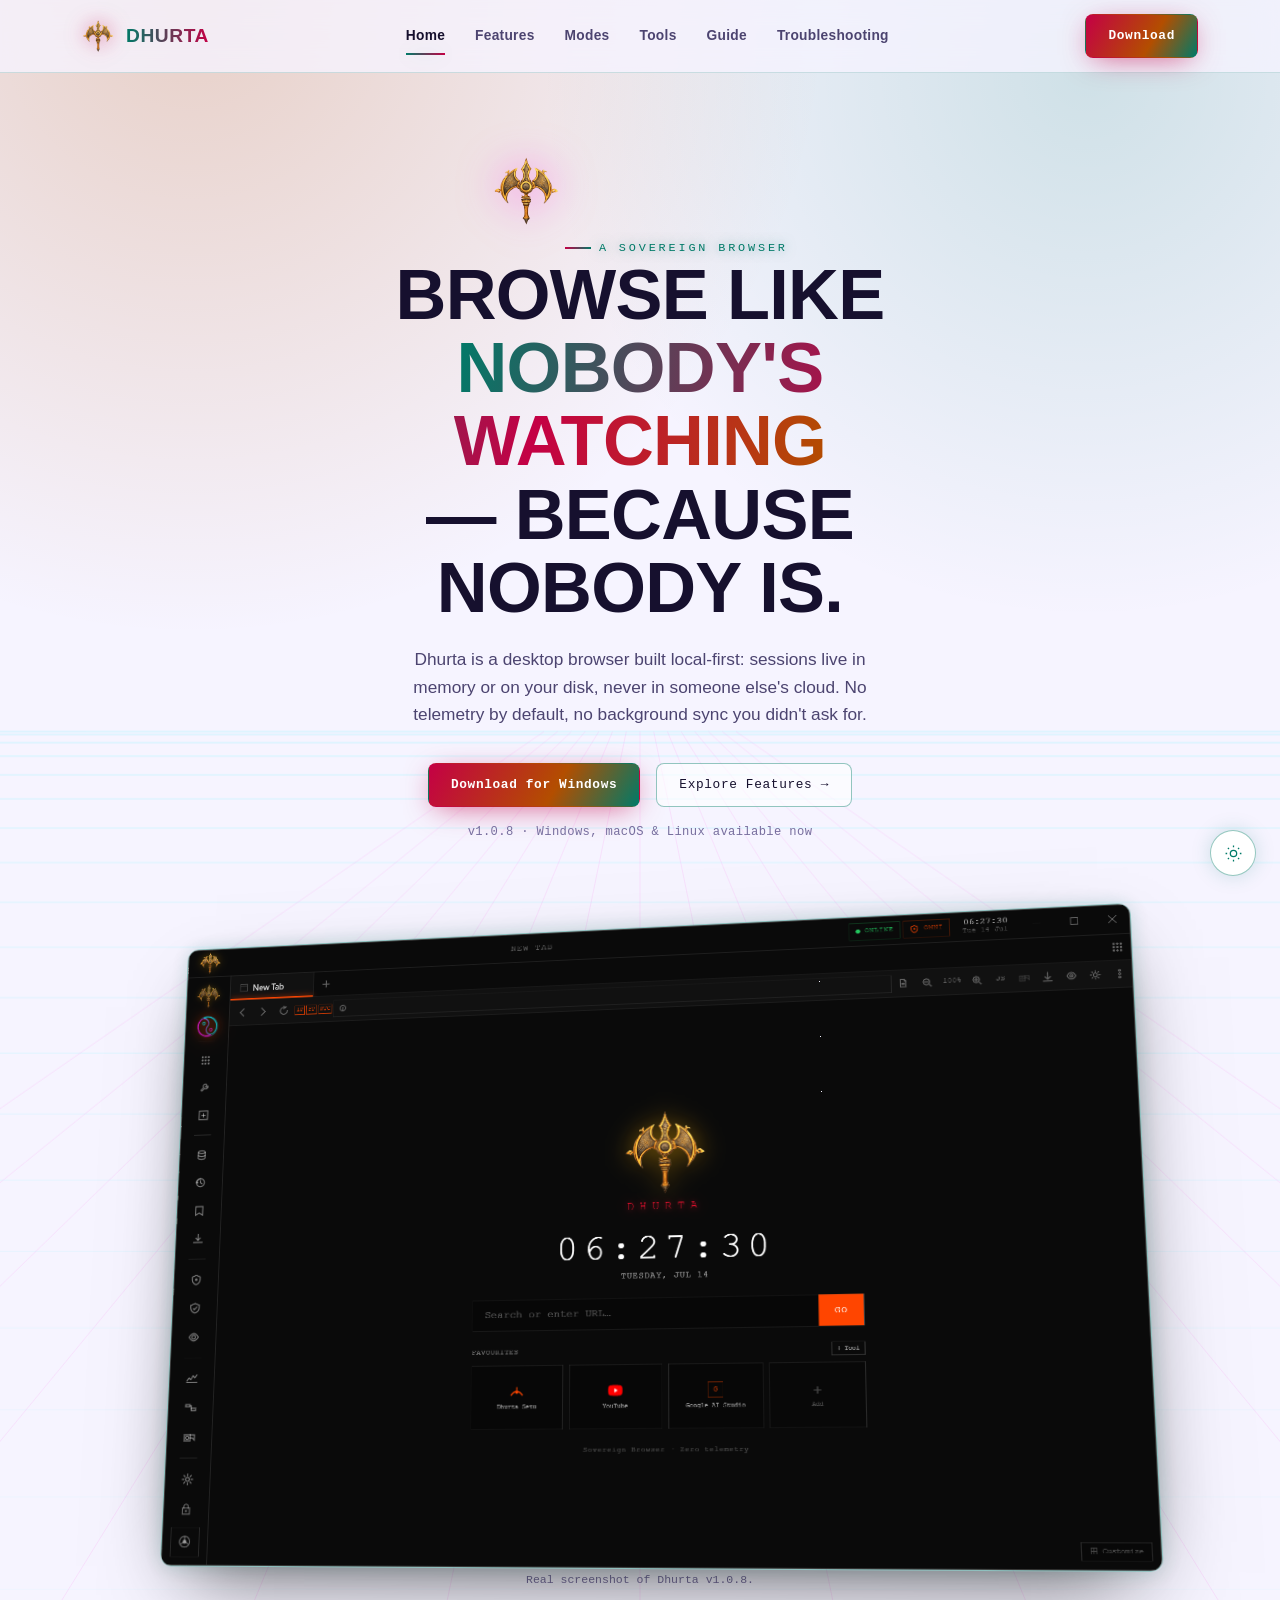
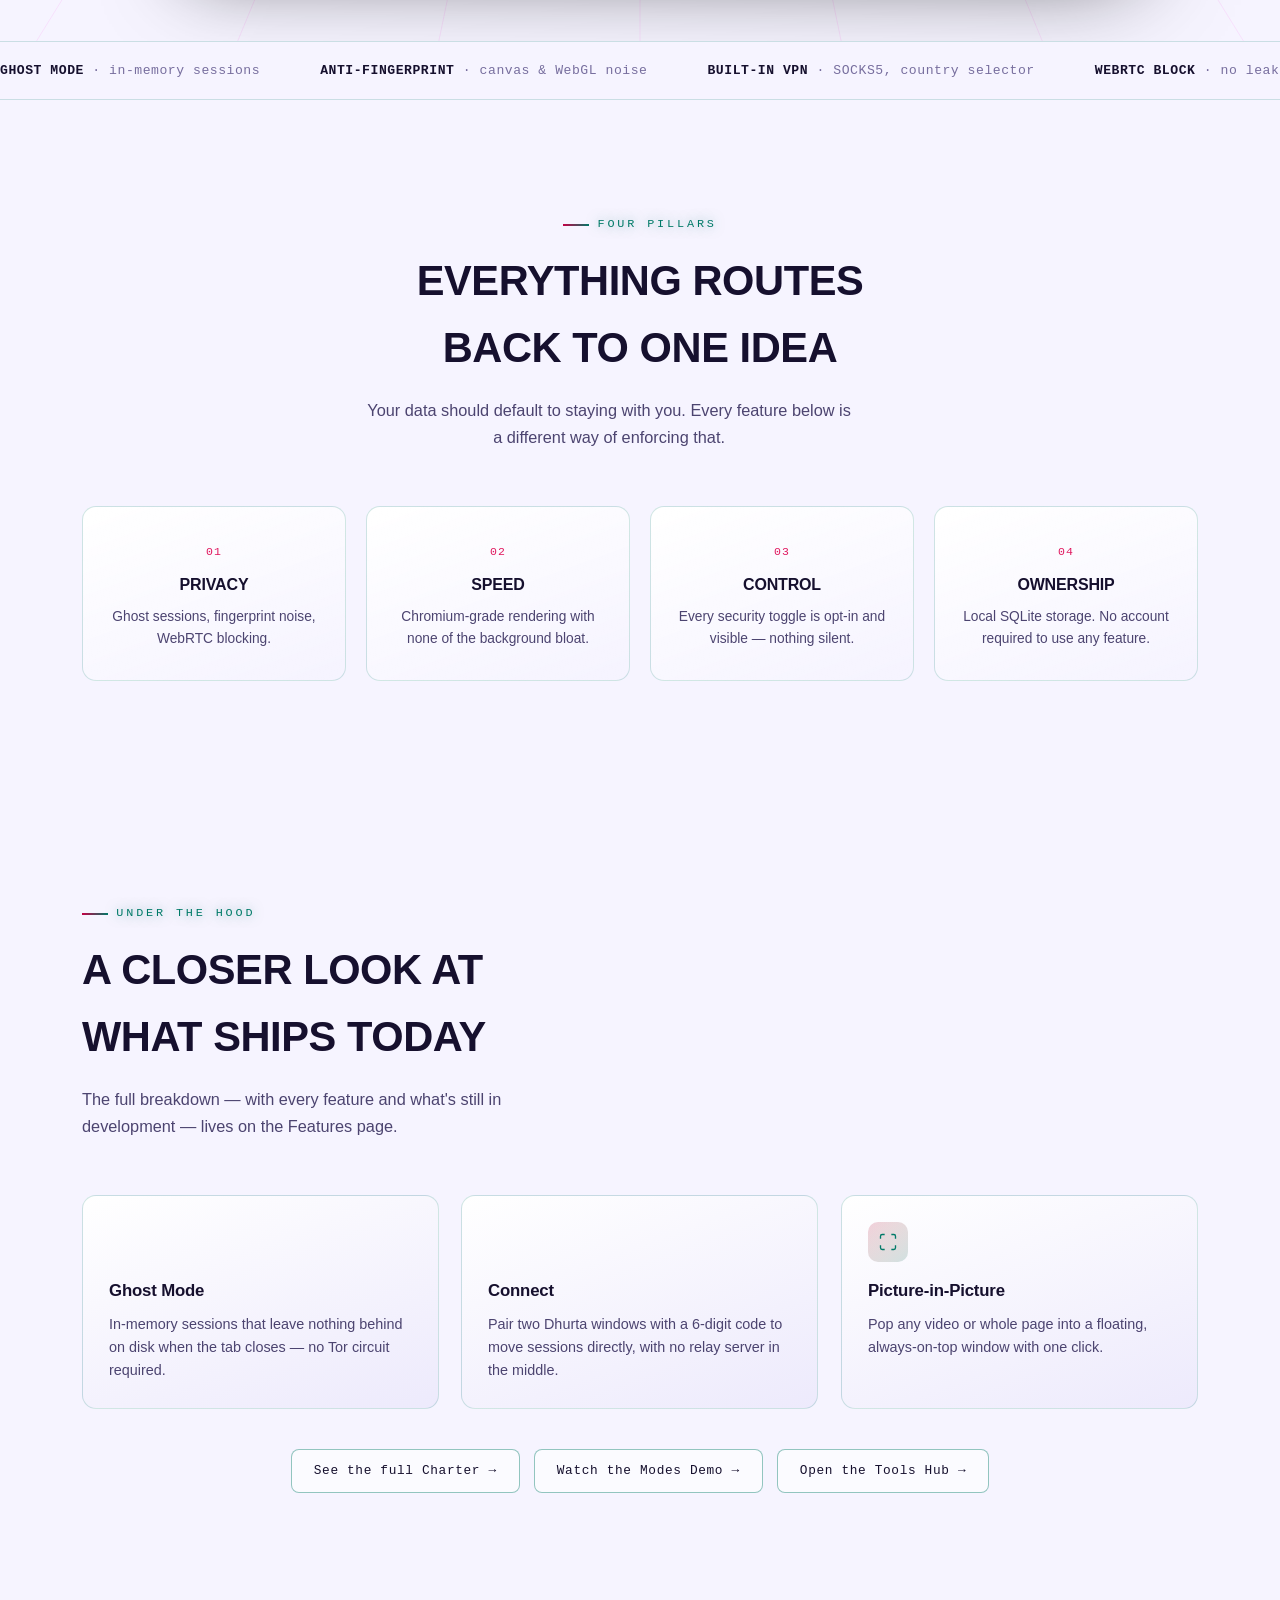
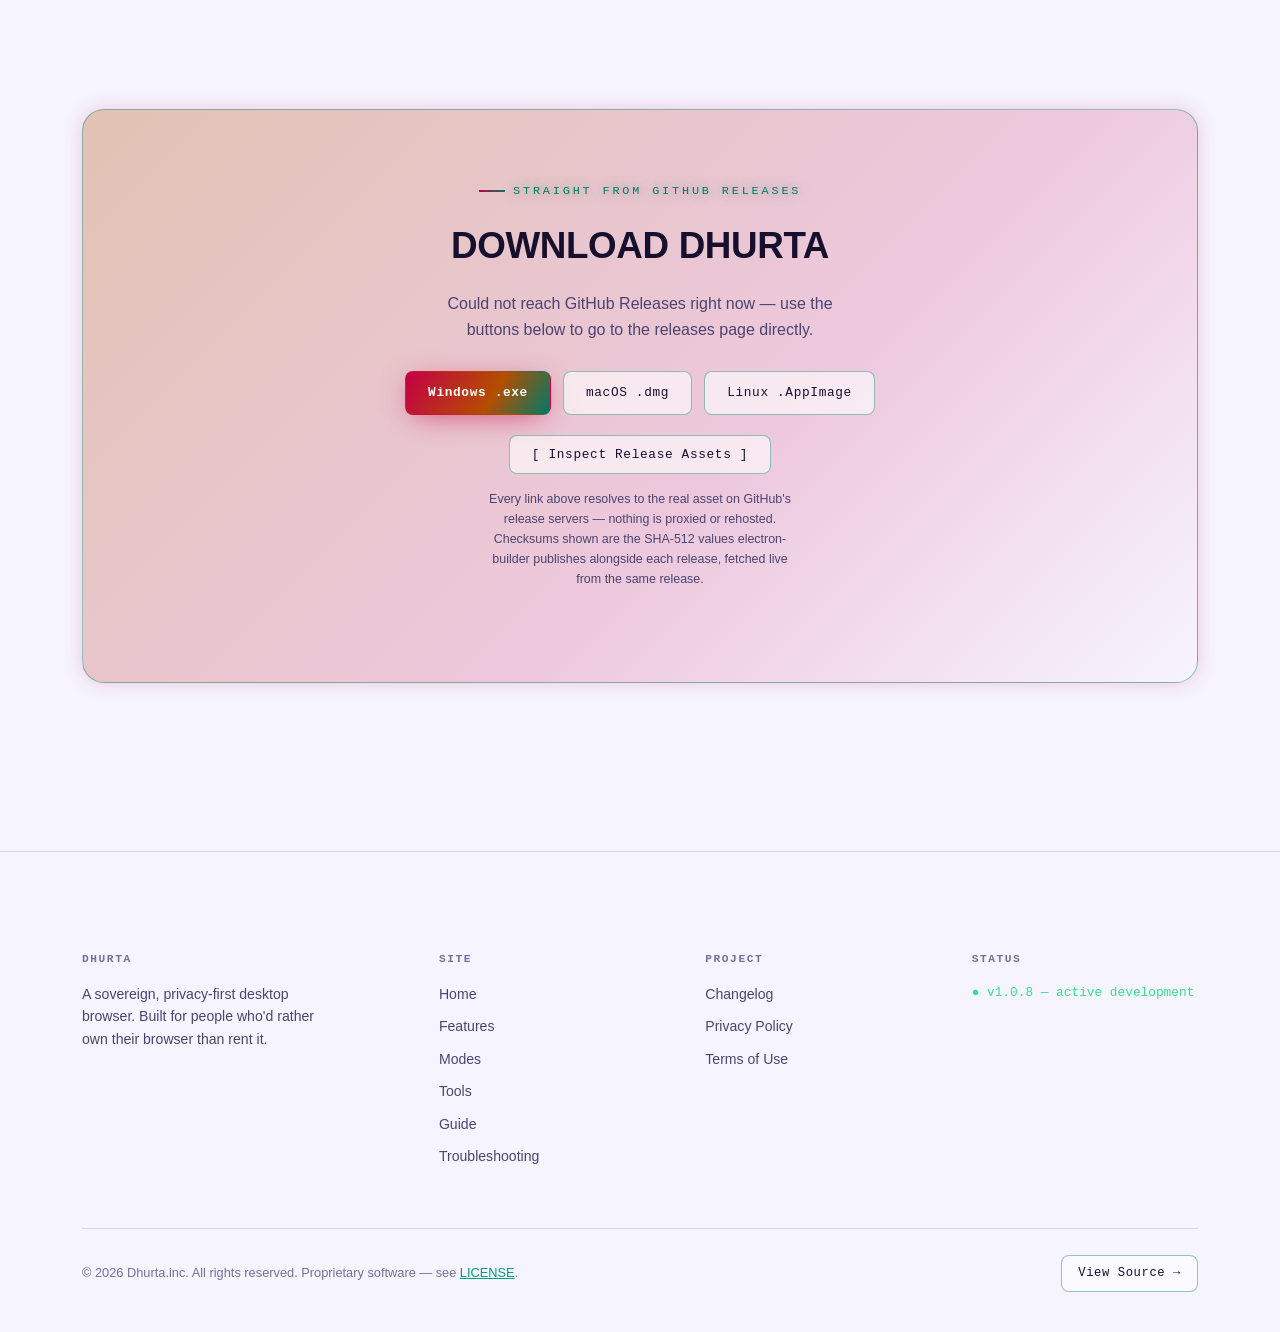
==== index.html @ 5422d7f5 "feat: Dhurta marketing site — initial deploy" ====
<!doctype html>
<html lang="en">
<head>
<meta charset="utf-8">
<meta name="viewport" content="width=device-width, initial-scale=1">
<title>Dhurta — The Sovereign Browser</title>
<meta name="description" content="Dhurta is a privacy-first desktop browser. Local-first, no telemetry by default, built for people who'd rather own their browser than rent it.">
<link rel="icon" href="assets/img/dhurta-logo.png">
<link rel="stylesheet" href="assets/css/styles.css">
<style>
  .hero { position: relative; padding: 84px 0 40px; overflow: hidden; }
  #gridFloor { position: absolute; inset: 0; width: 100%; height: 100%; opacity: 0.55; pointer-events: none; }
  .hero-inner { position: relative; z-index: 2; text-align: center; }
  .hero-mark { width: 68px; height: 68px; margin: 0 auto 24px; filter: drop-shadow(0 0 20px rgba(255,46,224,0.5)); }
  .hero h1 {
    font-size: clamp(2.3rem, 5.6vw, 4.4rem);
    line-height: 1.04;
    max-width: 18ch;
    margin: 0 auto;
  }
  .hero h1 .grad {
    background: linear-gradient(100deg, var(--cyan), var(--magenta) 60%, var(--violet));
    -webkit-background-clip: text; background-clip: text; color: transparent;
  }
  .hero p.sub {
    max-width: 48ch; margin: 22px auto 0; color: var(--ink-dim);
    font-size: 1.08rem; text-transform: none;
  }
  .hero-ctas { margin-top: 34px; display: flex; gap: 16px; justify-content: center; flex-wrap: wrap; }
  .hero-note { margin-top: 16px; color: var(--ink-faint); font-size: 0.76rem; letter-spacing: 0.03em; }

  /* 3D browser stage */
  .stage-wrap { perspective: 1600px; margin: 70px auto 0; max-width: 980px; }
  #cursorStage {
    position: relative;
    transform: rotateX(9deg) rotateY(-8deg);
    transition: transform 0.4s ease;
  }
  .stage-wrap:hover #cursorStage { transform: rotateX(4deg) rotateY(-3deg); }
  .demo-cursor {
    position: absolute; top: 0; left: 0; z-index: 40;
    width: 16px; height: 16px;
    transition: transform 1.1s cubic-bezier(.6,.1,.25,1);
    filter: drop-shadow(0 0 8px var(--cyan));
    pointer-events: none;
  }
  [data-cursor-stop] { transition: box-shadow 0.3s ease, background 0.3s ease; }
  [data-cursor-stop].cursor-hit { box-shadow: 0 0 0 3px color-mix(in srgb, var(--cyan) 55%, transparent) inset; background: color-mix(in srgb, var(--cyan) 10%, transparent); }

  .shot-frame { border-radius: 12px; overflow: hidden; border: 1px solid var(--line-strong); box-shadow: 0 30px 80px -30px rgba(0,0,0,0.7), var(--glow-cyan); }
  .shot-frame img { display: block; width: 100%; height: auto; }

  .dwin-toggle {
    width: 34px; height: 18px; border-radius: 10px; background: #241d44;
    position: relative; border: 1px solid rgba(255,255,255,0.1);
  }
  .dwin-toggle.on { background: linear-gradient(90deg, var(--cyan), var(--magenta)); }
  .dwin-toggle .knob { position: absolute; top: 2px; left: 2px; width: 12px; height: 12px; border-radius: 50%; background: #fff; transition: left 0.3s ease; }
  .dwin-toggle.on .knob { left: 18px; }

  .dwin-card {
    background: rgba(255,255,255,0.03); border: 1px solid rgba(255,255,255,0.06);
    border-radius: 10px; padding: 14px; margin-bottom: 10px;
  }
  .dwin-card .row { display: flex; justify-content: space-between; align-items: center; font-size: 0.78rem; color: #cfc8ef; }
  .dwin-card .row + .row { margin-top: 10px; }

  .marquee { overflow: hidden; border-top: 1px solid var(--line); border-bottom: 1px solid var(--line); padding: 18px 0; }
  .marquee-track { display: flex; gap: 60px; width: max-content; animation: scroll-left 26s linear infinite; }
  @media (prefers-reduced-motion: reduce) { .marquee-track { animation: none; } }
  @keyframes scroll-left { from { transform: translateX(0); } to { transform: translateX(-50%); } }
  .marquee-item { font-family: ui-monospace, monospace; font-size: 0.82rem; color: var(--ink-faint); white-space: nowrap; letter-spacing: 0.04em; }
  .marquee-item strong { color: var(--ink); }

  .pillar-grid { display: grid; grid-template-columns: repeat(4, 1fr); gap: 20px; }
  .pillar {
    text-align: center; padding: 30px 18px; border: 1px solid var(--line); border-radius: var(--radius);
    background: linear-gradient(160deg, var(--surface), transparent);
  }
  .pillar .num { font-family: ui-monospace, monospace; font-size: 0.72rem; color: var(--magenta-soft); letter-spacing: 0.1em; }
  .pillar h3 { font-size: 1rem; margin: 10px 0 8px; }
  .pillar p { color: var(--ink-dim); font-size: 0.86rem; text-transform: none; margin: 0; }

  .cta-band {
    border-radius: 22px;
    padding: 64px 40px;
    text-align: center;
    background: linear-gradient(135deg, color-mix(in srgb, var(--violet) 30%, var(--bg)), color-mix(in srgb, var(--magenta) 18%, var(--bg)) 60%, var(--bg));
    border: 1px solid var(--line-strong);
    box-shadow: var(--glow-magenta);
  }
  .cta-band h2 { font-size: clamp(1.6rem, 3.4vw, 2.3rem); }
  .cta-band p { color: var(--ink-dim); max-width: 46ch; margin: 16px auto 28px; text-transform: none; }
  .platform-row { display: flex; gap: 12px; justify-content: center; flex-wrap: wrap; }
  .plat-btn.loading { opacity: 0.6; pointer-events: none; }
  .inspect-panel {
    max-width: 640px; margin: 0 auto; overflow: hidden; max-height: 0;
    transition: max-height 0.35s ease;
    background: color-mix(in srgb, var(--bg) 55%, transparent);
    border-radius: 12px; text-align: left;
  }
  .inspect-panel.open { max-height: 520px; margin-top: 18px; border: 1px solid var(--line-strong); }
  .inspect-panel .inner { padding: 18px 20px; }
  .inspect-row { display: flex; justify-content: space-between; gap: 14px; padding: 8px 0; border-bottom: 1px solid var(--line); font-size: 0.82rem; }
  .inspect-row:last-child { border-bottom: none; }
  .inspect-row .name { color: var(--ink); font-family: ui-monospace, monospace; }
  .inspect-row .size { color: var(--ink-faint); font-family: ui-monospace, monospace; }
  .checksum-box {
    margin-top: 10px; padding: 10px 12px; border-radius: 8px; background: var(--surface-2);
    font-family: ui-monospace, monospace; font-size: 0.76rem; color: var(--cyan-soft); word-break: break-all;
  }

  @media (max-width: 960px) { .pillar-grid { grid-template-columns: 1fr 1fr; } }
</style>
</head>
<body>

<header class="nav">
  <div class="nav-inner">
    <a href="index.html" class="brand">
      <img src="assets/img/dhurta-logo.png" alt="Dhurta emblem">
      <span class="brand-word">Dhurta</span>
    </a>
    <nav class="links">
      <a href="index.html" aria-current="page">Home</a>
      <a href="features.html">Features</a>
      <a href="modes.html">Modes</a>
      <a href="tools.html">Tools</a>
      <a href="guide.html">Guide</a>
      <a href="troubleshooting.html">Troubleshooting</a>
    </nav>
    <a href="#download" class="btn btn-primary">Download</a>
  </div>
</header>

<main>
  <section class="hero">
    <canvas id="gridFloor"></canvas>
    <div class="hero-inner wrap">
      <img class="hero-mark" src="assets/img/dhurta-logo.png" alt="" aria-hidden="true">
      <span class="eyebrow">A Sovereign Browser</span>
      <h1>Browse like <span class="grad">nobody's watching</span> — because nobody is.</h1>
      <p class="sub">Dhurta is a desktop browser built local-first: sessions live in memory or on your disk, never in someone else's cloud. No telemetry by default, no background sync you didn't ask for.</p>
      <div class="hero-ctas">
        <a href="#download" class="btn btn-primary">Download for Windows</a>
        <a href="features.html" class="btn">Explore Features →</a>
      </div>
      <div class="hero-note mono">v1.0.8 · Windows, macOS &amp; Linux available now</div>

      <div class="stage-wrap">
        <div id="cursorStage" class="shot-frame">
          <img src="assets/img/screens/home.png" alt="Dhurta new-tab screen, real capture">
        </div>
        <p class="render-note">Real screenshot of Dhurta v1.0.8.</p>
      </div>
    </div>
  </section>

  <div class="marquee">
    <div class="marquee-track">
      <span class="marquee-item mono"><strong>GHOST MODE</strong> · in-memory sessions</span>
      <span class="marquee-item mono"><strong>ANTI-FINGERPRINT</strong> · canvas &amp; WebGL noise</span>
      <span class="marquee-item mono"><strong>BUILT-IN VPN</strong> · SOCKS5, country selector</span>
      <span class="marquee-item mono"><strong>WEBRTC BLOCK</strong> · no leaked IPs</span>
      <span class="marquee-item mono"><strong>LOCAL SQLITE</strong> · zero cloud sync</span>
      <span class="marquee-item mono"><strong>CONNECT</strong> · browser-to-browser pairing</span>
      <span class="marquee-item mono"><strong>GHOST MODE</strong> · in-memory sessions</span>
      <span class="marquee-item mono"><strong>ANTI-FINGERPRINT</strong> · canvas &amp; WebGL noise</span>
      <span class="marquee-item mono"><strong>BUILT-IN VPN</strong> · SOCKS5, country selector</span>
      <span class="marquee-item mono"><strong>WEBRTC BLOCK</strong> · no leaked IPs</span>
      <span class="marquee-item mono"><strong>LOCAL SQLITE</strong> · zero cloud sync</span>
      <span class="marquee-item mono"><strong>CONNECT</strong> · browser-to-browser pairing</span>
    </div>
  </div>

  <section id="pillars">
    <div class="wrap">
      <div class="head center">
        <span class="eyebrow">Four Pillars</span>
        <h2>Everything routes back to one idea</h2>
        <p>Your data should default to staying with you. Every feature below is a different way of enforcing that.</p>
      </div>
      <div class="pillar-grid">
        <div class="pillar reveal"><span class="num mono">01</span><h3>Privacy</h3><p>Ghost sessions, fingerprint noise, WebRTC blocking.</p></div>
        <div class="pillar reveal"><span class="num mono">02</span><h3>Speed</h3><p>Chromium-grade rendering with none of the background bloat.</p></div>
        <div class="pillar reveal"><span class="num mono">03</span><h3>Control</h3><p>Every security toggle is opt-in and visible — nothing silent.</p></div>
        <div class="pillar reveal"><span class="num mono">04</span><h3>Ownership</h3><p>Local SQLite storage. No account required to use any feature.</p></div>
      </div>
    </div>
  </section>

  <section id="highlights">
    <div class="wrap">
      <div class="head">
        <span class="eyebrow">Under The Hood</span>
        <h2>A closer look at what ships today</h2>
        <p>The full breakdown — with every feature and what's still in development — lives on the Features page.</p>
      </div>
      <div class="grid-3">
        <div class="tilt-card">
          <div class="icon"><svg viewBox="0 0 24 24"><path d="M12 3l7 3v6c0 4.5-3 7.5-7 9-4-1.5-7-4.5-7-9V6z"/></svg></div>
          <h3>Ghost Mode</h3>
          <p>In-memory sessions that leave nothing behind on disk when the tab closes — no Tor circuit required.</p>
        </div>
        <div class="tilt-card">
          <div class="icon"><svg viewBox="0 0 24 24"><circle cx="12" cy="12" r="3"/><path d="M12 3v6M12 15v6M3 12h6M15 12h6"/></svg></div>
          <h3>Connect</h3>
          <p>Pair two Dhurta windows with a 6-digit code to move sessions directly, with no relay server in the middle.</p>
        </div>
        <div class="tilt-card">
          <div class="icon"><svg viewBox="0 0 24 24"><path d="M8 3H5a2 2 0 00-2 2v3M16 3h3a2 2 0 012 2v3M8 21H5a2 2 0 01-2-2v-3M16 21h3a2 2 0 002-2v-3"/></svg></div>
          <h3>Picture-in-Picture</h3>
          <p>Pop any video or whole page into a floating, always-on-top window with one click.</p>
        </div>
      </div>
      <div style="text-align:center; margin-top:40px; display:flex; gap:14px; justify-content:center; flex-wrap:wrap;">
        <a href="features.html" class="btn">See the full Charter →</a>
        <a href="modes.html" class="btn">Watch the Modes Demo →</a>
        <a href="tools.html" class="btn">Open the Tools Hub →</a>
      </div>
    </div>
  </section>

  <section id="download">
    <div class="wrap">
      <div class="cta-band reveal">
        <span class="eyebrow">Straight From GitHub Releases</span>
        <h2 style="margin-top:16px;">Download Dhurta</h2>
        <p id="dlVersion">Fetching the latest release from github.com/prashantkeshr/Dhurta…</p>
        <div class="platform-row" id="platformRow">
          <a class="btn btn-primary plat-btn" id="dlWin" href="https://github.com/prashantkeshr/Dhurta/releases/latest" target="_blank" rel="noopener">Windows .exe</a>
          <a class="btn plat-btn" id="dlMac" href="https://github.com/prashantkeshr/Dhurta/releases/latest" target="_blank" rel="noopener">macOS .dmg</a>
          <a class="btn plat-btn" id="dlLinux" href="https://github.com/prashantkeshr/Dhurta/releases/latest" target="_blank" rel="noopener">Linux .AppImage</a>
        </div>
        <button class="btn" id="inspectToggle" style="margin-top:20px;">[ Inspect Release Assets ]</button>
        <div id="inspectPanel" class="inspect-panel"></div>
        <p class="disclaimer" style="text-align:center;">Every link above resolves to the real asset on GitHub's release servers — nothing is proxied or rehosted. Checksums shown are the SHA-512 values electron-builder publishes alongside each release, fetched live from the same release.</p>
      </div>
    </div>
  </section>
</main>

<footer class="site-footer">
  <div class="wrap">
    <div class="foot-grid">
      <div class="foot-col">
        <h5>Dhurta</h5>
        <p style="color:var(--ink-dim); font-size:0.88rem; max-width:32ch;">A sovereign, privacy-first desktop browser. Built for people who'd rather own their browser than rent it.</p>
      </div>
      <div class="foot-col">
        <h5>Site</h5>
        <a href="index.html">Home</a>
        <a href="features.html">Features</a>
        <a href="modes.html">Modes</a>
        <a href="tools.html">Tools</a>
        <a href="guide.html">Guide</a>
        <a href="troubleshooting.html">Troubleshooting</a>
      </div>
      <div class="foot-col">
        <h5>Project</h5>
        <a href="#">Changelog</a>
        <a href="#">Privacy Policy</a>
        <a href="#">Terms of Use</a>
      </div>
      <div class="foot-col">
        <h5>Status</h5>
        <p class="mono" style="font-size:0.8rem; color:var(--good);">● v1.0.8 — active development</p>
      </div>
    </div>
    <div class="foot-legal">
      <div class="foot-copy">© 2026 Dhurta.inc. All rights reserved. Proprietary software — see <a href="https://github.com/prashantkeshr/Dhurta/blob/main/LICENSE" style="color:var(--cyan-soft);">LICENSE</a>.</div>
        <a href="https://github.com/prashantkeshr/Dhurta" class="btn" style="font-size:0.76rem;padding:8px 16px;">View Source →</a>
    </div>
  </div>
</footer>

<button class="theme-toggle" id="themeToggle" aria-label="Toggle color theme">
  <svg viewBox="0 0 24 24"><circle cx="12" cy="12" r="4"/><path d="M12 2v2M12 20v2M4.9 4.9l1.4 1.4M17.7 17.7l1.4 1.4M2 12h2M20 12h2M4.9 19.1l1.4-1.4M17.7 6.3l1.4-1.4"/></svg>
</button>

<script src="assets/js/main.js"></script>
<script>
(function () {
  var REPO = 'prashantkeshr/Dhurta';
  fetch('https://api.github.com/repos/' + REPO + '/releases/latest')
    .then(function (r) { if (!r.ok) throw new Error('no releases'); return r.json(); })
    .then(function (rel) {
      var assets = rel.assets || [];
      document.getElementById('dlVersion').textContent = 'Latest release ' + rel.tag_name + ' — published ' + new Date(rel.published_at).toLocaleDateString();

      function find(re) { return assets.find(function (a) { return re.test(a.name); }); }
      var win = find(/\.exe$/i), mac = find(/\.dmg$/i), linux = find(/\.AppImage$/i);
      if (win) { document.getElementById('dlWin').href = win.browser_download_url; }
      if (mac) { document.getElementById('dlMac').href = mac.browser_download_url; }
      if (linux) { document.getElementById('dlLinux').href = linux.browser_download_url; }
      document.querySelectorAll('.plat-btn').forEach(function (b) { b.classList.remove('loading'); });

      var panel = document.getElementById('inspectPanel');
      var rows = assets.map(function (a) {
        return '<div class="inspect-row"><span class="name">' + a.name + '</span><span class="size">' + (a.size / 1048576).toFixed(1) + ' MB</span></div>';
      }).join('');

      fetch('https://github.com/' + REPO + '/releases/download/' + rel.tag_name + '/latest.yml')
        .then(function (r) { return r.ok ? r.text() : null; })
        .then(function (yml) {
          var hash = '';
          if (yml) {
            var m = yml.match(/^sha512:\s*(\S+)/m);
            if (m) hash = m[1];
          }
          panel.innerHTML = '<div class="inner">' + rows +
            (hash ? '<div class="checksum-box">SHA-512 (' + (win ? win.name : 'installer') + '):<br>' + hash + '</div>' : '') +
            '</div>';
        })
        .catch(function () { panel.innerHTML = '<div class="inner">' + rows + '</div>'; });
    })
    .catch(function () {
      document.getElementById('dlVersion').textContent = 'Could not reach GitHub Releases right now — use the buttons below to go to the releases page directly.';
      document.querySelectorAll('.plat-btn').forEach(function (b) { b.classList.remove('loading'); });
    });

  document.getElementById('inspectToggle').addEventListener('click', function () {
    document.getElementById('inspectPanel').classList.toggle('open');
  });
})();
</script>
</body>
</html>
---- assets/css/styles.css ----
/* =========================================================
   Dhurta — Neon Deck design system
   Shared across index / features / guide / troubleshooting
   ========================================================= */

:root {
  --bg: #050310;
  --bg-2: #0a0620;
  --surface: #120b28;
  --surface-2: #1a1136;
  --ink: #f4f2ff;
  --ink-dim: #a89fcf;
  --ink-faint: #6c6296;

  --cyan: #00f5d4;
  --cyan-soft: #6df9e4;
  --magenta: #ff0055;
  --magenta-soft: #ff5c8f;
  --violet: #ff6a00;
  --gold: #ff6a00;

  --line: rgba(0, 240, 255, 0.16);
  --line-strong: rgba(0, 240, 255, 0.4);
  --glow-cyan: 0 0 24px rgba(0, 240, 255, 0.35);
  --glow-magenta: 0 0 24px rgba(255, 46, 224, 0.35);

  --good: #35e08a;
  --warn: #ffb648;
  --bad: #ff5470;

  --radius: 14px;
  --radius-sm: 8px;
}

:root[data-theme="light"] {
  --bg: #f6f4ff;
  --bg-2: #ffffff;
  --surface: #ffffff;
  --surface-2: #edeafc;
  --ink: #16102e;
  --ink-dim: #4c4470;
  --ink-faint: #776e9e;

  --cyan: #007a68;
  --cyan-soft: #009c85;
  --magenta: #c40045;
  --magenta-soft: #e0195f;
  --violet: #b34e00;
  --gold: #b34e00;

  --line: rgba(0, 122, 104, 0.18);
  --line-strong: rgba(0, 122, 104, 0.42);
  --glow-cyan: 0 0 20px rgba(0, 122, 104, 0.18);
  --glow-magenta: 0 0 20px rgba(196, 0, 69, 0.18);
}

@media (prefers-color-scheme: light) {
  :root:not([data-theme="dark"]) {
    --bg: #f6f4ff;
    --bg-2: #ffffff;
    --surface: #ffffff;
    --surface-2: #edeafc;
    --ink: #16102e;
    --ink-dim: #4c4470;
    --ink-faint: #776e9e;

    --cyan: #007a68;
    --cyan-soft: #009c85;
    --magenta: #c40045;
    --magenta-soft: #e0195f;
    --violet: #b34e00;
    --gold: #b34e00;

    --line: rgba(0, 122, 104, 0.18);
    --line-strong: rgba(0, 122, 104, 0.42);
    --glow-cyan: 0 0 20px rgba(0, 122, 104, 0.18);
    --glow-magenta: 0 0 20px rgba(196, 0, 69, 0.18);
  }
}

* { box-sizing: border-box; }
html { scroll-behavior: smooth; }
@media (prefers-reduced-motion: reduce) { html { scroll-behavior: auto; } }

body {
  margin: 0;
  background: var(--bg);
  color: var(--ink);
  font-family: -apple-system, "Segoe UI", Roboto, Helvetica, Arial, sans-serif;
  line-height: 1.6;
  -webkit-font-smoothing: antialiased;
  overflow-x: hidden;
  background-image:
    radial-gradient(circle at 15% 0%, color-mix(in srgb, var(--violet) 22%, transparent), transparent 45%),
    radial-gradient(circle at 85% 8%, color-mix(in srgb, var(--cyan) 16%, transparent), transparent 40%);
  background-attachment: fixed;
}

::selection { background: var(--magenta); color: #0a0416; }

h1, h2, h3, .display {
  font-family: "Century Gothic", "Avenir Next", "Segoe UI Semibold", "Segoe UI", sans-serif;
  font-weight: 800;
  color: var(--ink);
  text-wrap: balance;
  letter-spacing: -0.01em;
  margin: 0;
  text-transform: uppercase;
}

.mono {
  font-family: ui-monospace, SFMono-Regular, Menlo, Consolas, monospace;
}

.eyebrow {
  font-family: ui-monospace, SFMono-Regular, Menlo, Consolas, monospace;
  font-size: 0.74rem;
  letter-spacing: 0.24em;
  text-transform: uppercase;
  color: var(--cyan);
  display: inline-flex;
  align-items: center;
  gap: 0.7em;
  text-shadow: 0 0 12px color-mix(in srgb, var(--cyan) 55%, transparent);
}

.eyebrow::before {
  content: "";
  width: 26px;
  height: 2px;
  background: linear-gradient(90deg, var(--magenta), var(--cyan));
  display: inline-block;
}

a { color: inherit; }
a:focus-visible, button:focus-visible {
  outline: 2px solid var(--cyan);
  outline-offset: 3px;
}

.wrap { max-width: 1180px; margin: 0 auto; padding: 0 32px; }

/* ---------- NAV ---------- */
header.nav {
  position: sticky;
  top: 0;
  z-index: 80;
  backdrop-filter: blur(14px);
  background: color-mix(in srgb, var(--bg) 78%, transparent);
  border-bottom: 1px solid var(--line);
}

.nav-inner {
  max-width: 1180px;
  margin: 0 auto;
  padding: 14px 32px;
  display: flex;
  align-items: center;
  justify-content: space-between;
  gap: 24px;
}

.brand { display: flex; align-items: center; gap: 12px; text-decoration: none; }
.brand img {
  width: 32px; height: 32px; object-fit: contain;
  filter: drop-shadow(0 0 10px color-mix(in srgb, var(--magenta) 55%, transparent));
}
.brand-word {
  font-family: "Century Gothic", "Avenir Next", sans-serif;
  font-weight: 800;
  font-size: 1.2rem;
  letter-spacing: 0.03em;
  text-transform: uppercase;
  background: linear-gradient(90deg, var(--cyan), var(--magenta));
  -webkit-background-clip: text;
  background-clip: text;
  color: transparent;
}

nav.links { display: flex; gap: 30px; font-size: 0.86rem; }
nav.links a {
  text-decoration: none;
  color: var(--ink-dim);
  font-weight: 600;
  letter-spacing: 0.02em;
  padding: 6px 0;
  position: relative;
}
nav.links a::after {
  content: "";
  position: absolute; left: 0; right: 100%; bottom: -2px; height: 2px;
  background: linear-gradient(90deg, var(--cyan), var(--magenta));
  box-shadow: var(--glow-cyan);
  transition: right 0.25s ease;
}
nav.links a:hover { color: var(--ink); }
nav.links a:hover::after, nav.links a[aria-current="page"]::after { right: 0; }
nav.links a[aria-current="page"] { color: var(--ink); }

.btn {
  font-family: ui-monospace, SFMono-Regular, Menlo, Consolas, monospace;
  font-size: 0.8rem;
  letter-spacing: 0.05em;
  text-decoration: none;
  padding: 11px 22px;
  border-radius: var(--radius-sm);
  border: 1px solid var(--line-strong);
  display: inline-flex;
  align-items: center;
  gap: 8px;
  white-space: nowrap;
  cursor: pointer;
  background: color-mix(in srgb, var(--surface) 60%, transparent);
  color: var(--ink);
  transition: border-color 0.2s ease, transform 0.2s ease, box-shadow 0.2s ease;
}
.btn:hover { border-color: var(--cyan); transform: translateY(-1px); box-shadow: var(--glow-cyan); }

.btn-primary {
  background: linear-gradient(120deg, var(--magenta), var(--violet) 60%, var(--cyan));
  color: #fff;
  border: 1px solid transparent;
  font-weight: 700;
  box-shadow: 0 6px 30px -8px color-mix(in srgb, var(--magenta) 70%, transparent);
}
.btn-primary:hover { filter: brightness(1.1); box-shadow: 0 8px 36px -6px color-mix(in srgb, var(--magenta) 80%, transparent); }

/* ---------- SECTION SCAFFOLD ---------- */
section { padding: 108px 0; position: relative; }
section .head { margin-bottom: 56px; max-width: 62ch; }
section .head h2 { font-size: clamp(1.8rem, 3.4vw, 2.6rem); margin-top: 14px; }
section .head p { color: var(--ink-dim); margin-top: 16px; font-size: 1.02rem; max-width: 54ch; text-transform: none; }
section .head.center { margin-left: auto; margin-right: auto; text-align: center; }

.rule { border: none; border-top: 1px solid var(--line); margin: 0; }

/* ---------- CARDS (3D tilt) ---------- */
.tilt-card {
  --rx: 0deg; --ry: 0deg;
  background: linear-gradient(160deg, var(--surface), var(--surface-2));
  border: 1px solid var(--line);
  border-radius: var(--radius);
  padding: 26px;
  transform-style: preserve-3d;
  transform: perspective(900px) rotateX(var(--rx)) rotateY(var(--ry));
  transition: transform 0.15s ease, border-color 0.2s ease, box-shadow 0.2s ease;
  position: relative;
  opacity: 0;
  translate: 0 18px;
}
.tilt-card.in { opacity: 1; translate: 0 0; transition: opacity 0.6s ease, translate 0.6s ease, transform 0.15s ease, border-color 0.2s ease, box-shadow 0.2s ease; }
.tilt-card:hover { border-color: var(--line-strong); box-shadow: var(--glow-cyan); }

.tilt-card .icon {
  width: 40px; height: 40px;
  border-radius: 10px;
  display: flex; align-items: center; justify-content: center;
  background: linear-gradient(140deg, color-mix(in srgb, var(--magenta) 20%, transparent), color-mix(in srgb, var(--cyan) 20%, transparent));
  margin-bottom: 16px;
}
.tilt-card .icon svg { width: 20px; height: 20px; stroke: var(--cyan); fill: none; stroke-width: 1.6; }
.tilt-card h3, .tilt-card h4 { text-transform: none; font-size: 1.05rem; margin-bottom: 8px; }
.tilt-card p { color: var(--ink-dim); font-size: 0.9rem; margin: 0; text-transform: none; }

.badge {
  font-family: ui-monospace, SFMono-Regular, Menlo, Consolas, monospace;
  font-size: 0.65rem;
  letter-spacing: 0.1em;
  text-transform: uppercase;
  border-radius: 20px;
  padding: 4px 10px;
  display: inline-block;
  border: 1px solid var(--line);
  color: var(--ink-faint);
}
.badge.live { color: var(--good); border-color: color-mix(in srgb, var(--good) 45%, transparent); }
.badge.dev { color: var(--magenta-soft); border-color: color-mix(in srgb, var(--magenta) 45%, transparent); background: color-mix(in srgb, var(--magenta) 8%, transparent); }

/* ---------- DHURTA UI RENDER (reusable browser mockup) ---------- */
.shot-frame { border-radius: 12px; overflow: hidden; border: 1px solid var(--line-strong); box-shadow: 0 20px 60px -24px rgba(0,0,0,0.6), var(--glow-cyan); }
.shot-frame img { display: block; width: 100%; height: auto; }

.render-note {
  font-size: 0.72rem;
  color: var(--ink-faint);
  font-family: ui-monospace, SFMono-Regular, Menlo, Consolas, monospace;
  margin-top: 8px;
  text-align: center;
}

.dwin {
  border-radius: 12px;
  overflow: hidden;
  border: 1px solid var(--line-strong);
  background: #0d0a1c;
  box-shadow: 0 30px 80px -30px rgba(0,0,0,0.7), var(--glow-cyan);
  font-family: -apple-system, "Segoe UI", sans-serif;
}
.dwin-title {
  height: 30px;
  background: #120e26;
  display: flex; align-items: center; gap: 8px; padding: 0 12px;
  border-bottom: 1px solid rgba(255,255,255,0.06);
}
.dwin-dot { width: 9px; height: 9px; border-radius: 50%; }
.dwin-tabs {
  height: 34px;
  background: #0f0c20;
  display: flex; align-items: center; gap: 6px; padding: 0 10px;
  border-bottom: 1px solid rgba(255,255,255,0.06);
}
.dwin-tab {
  height: 26px; padding: 0 12px; border-radius: 6px 6px 0 0;
  display: flex; align-items: center; gap: 6px;
  font-size: 0.72rem; color: #a89fcf; background: rgba(255,255,255,0.03);
}
.dwin-tab.active { background: #1a1636; color: #f4f2ff; }
.dwin-tab .dot { width: 6px; height: 6px; border-radius: 50%; background: var(--cyan); }
.dwin-url {
  height: 40px;
  background: #120e26;
  display: flex; align-items: center; gap: 10px; padding: 0 14px;
  border-bottom: 1px solid rgba(255,255,255,0.06);
}
.dwin-url-pill {
  flex: 1; height: 26px; border-radius: 20px; background: #1a1636;
  display: flex; align-items: center; gap: 8px; padding: 0 12px;
  font-size: 0.74rem; color: #a89fcf; font-family: ui-monospace, monospace;
}
.dwin-body { display: flex; min-height: 260px; }
.dwin-side {
  width: 46px; background: #0b0818;
  display: flex; flex-direction: column; align-items: center; gap: 16px; padding: 14px 0;
  border-right: 1px solid rgba(255,255,255,0.06);
}
.dwin-side .si { width: 18px; height: 18px; opacity: 0.5; }
.dwin-side .si.active { opacity: 1; }
.dwin-side svg { width: 100%; height: 100%; stroke: var(--cyan); fill: none; stroke-width: 1.6; }
.dwin-main {
  flex: 1; padding: 22px;
  background: radial-gradient(circle at 30% 20%, rgba(139,59,255,0.12), transparent 60%), #0d0a1c;
}

/* ---------- SCROLL REVEAL (generic) ---------- */
.reveal { opacity: 0; translate: 0 18px; transition: opacity 0.6s ease, translate 0.6s ease; }
.reveal.in { opacity: 1; translate: 0 0; }

@media (prefers-reduced-motion: reduce) {
  .tilt-card, .reveal { transition: none !important; opacity: 1 !important; translate: 0 !important; transform: none !important; }
}

/* ---------- FOOTER ---------- */
footer.site-footer {
  padding: 80px 0 40px;
  border-top: 1px solid var(--line);
  margin-top: 60px;
}
.foot-grid {
  display: grid;
  grid-template-columns: 1.4fr 1fr 1fr 1fr;
  gap: 40px;
  margin-bottom: 50px;
}
.foot-col h5 {
  font-family: ui-monospace, SFMono-Regular, Menlo, Consolas, monospace;
  font-size: 0.7rem; letter-spacing: 0.14em; text-transform: uppercase;
  color: var(--ink-faint); margin-bottom: 14px;
}
.foot-col a { display: block; text-decoration: none; color: var(--ink-dim); font-size: 0.88rem; margin-bottom: 10px; }
.foot-col a:hover { color: var(--cyan); }
.foot-legal {
  padding-top: 26px; border-top: 1px solid var(--line);
  display: flex; justify-content: space-between; align-items: center; flex-wrap: wrap; gap: 14px;
}
.foot-copy { color: var(--ink-faint); font-size: 0.8rem; }
.disclaimer { color: var(--ink-faint); font-size: 0.78rem; max-width: 70ch; margin-top: 10px; }

.theme-toggle {
  position: fixed; bottom: 24px; right: 24px; z-index: 90;
  width: 46px; height: 46px; border-radius: 50%;
  border: 1px solid var(--line-strong);
  background: var(--surface);
  color: var(--ink);
  display: flex; align-items: center; justify-content: center; cursor: pointer;
  box-shadow: var(--glow-cyan);
}
.theme-toggle svg { width: 19px; height: 19px; stroke: var(--cyan); fill: none; stroke-width: 1.6; }

.grid-2 { display: grid; grid-template-columns: 1fr 1fr; gap: 24px; }
.grid-3 { display: grid; grid-template-columns: repeat(3, 1fr); gap: 22px; }
.grid-4 { display: grid; grid-template-columns: repeat(4, 1fr); gap: 20px; }

.compare-wrap { overflow-x: auto; }
table.compare { width: 100%; border-collapse: collapse; font-size: 0.92rem; }
table.compare th, table.compare td { text-align: left; padding: 14px 18px; border-bottom: 1px solid var(--line); }
table.compare th {
  font-family: ui-monospace, SFMono-Regular, Menlo, Consolas, monospace;
  font-size: 0.7rem; letter-spacing: 0.1em; text-transform: uppercase; color: var(--ink-faint); font-weight: 500;
}
.yes { color: var(--good); font-weight: 700; }
.no { color: var(--ink-faint); }

@media (max-width: 960px) {
  nav.links { display: none; }
  .grid-2, .grid-3, .grid-4 { grid-template-columns: 1fr; }
  .foot-grid { grid-template-columns: 1fr 1fr; }
  .dwin-body { flex-direction: column; }
}
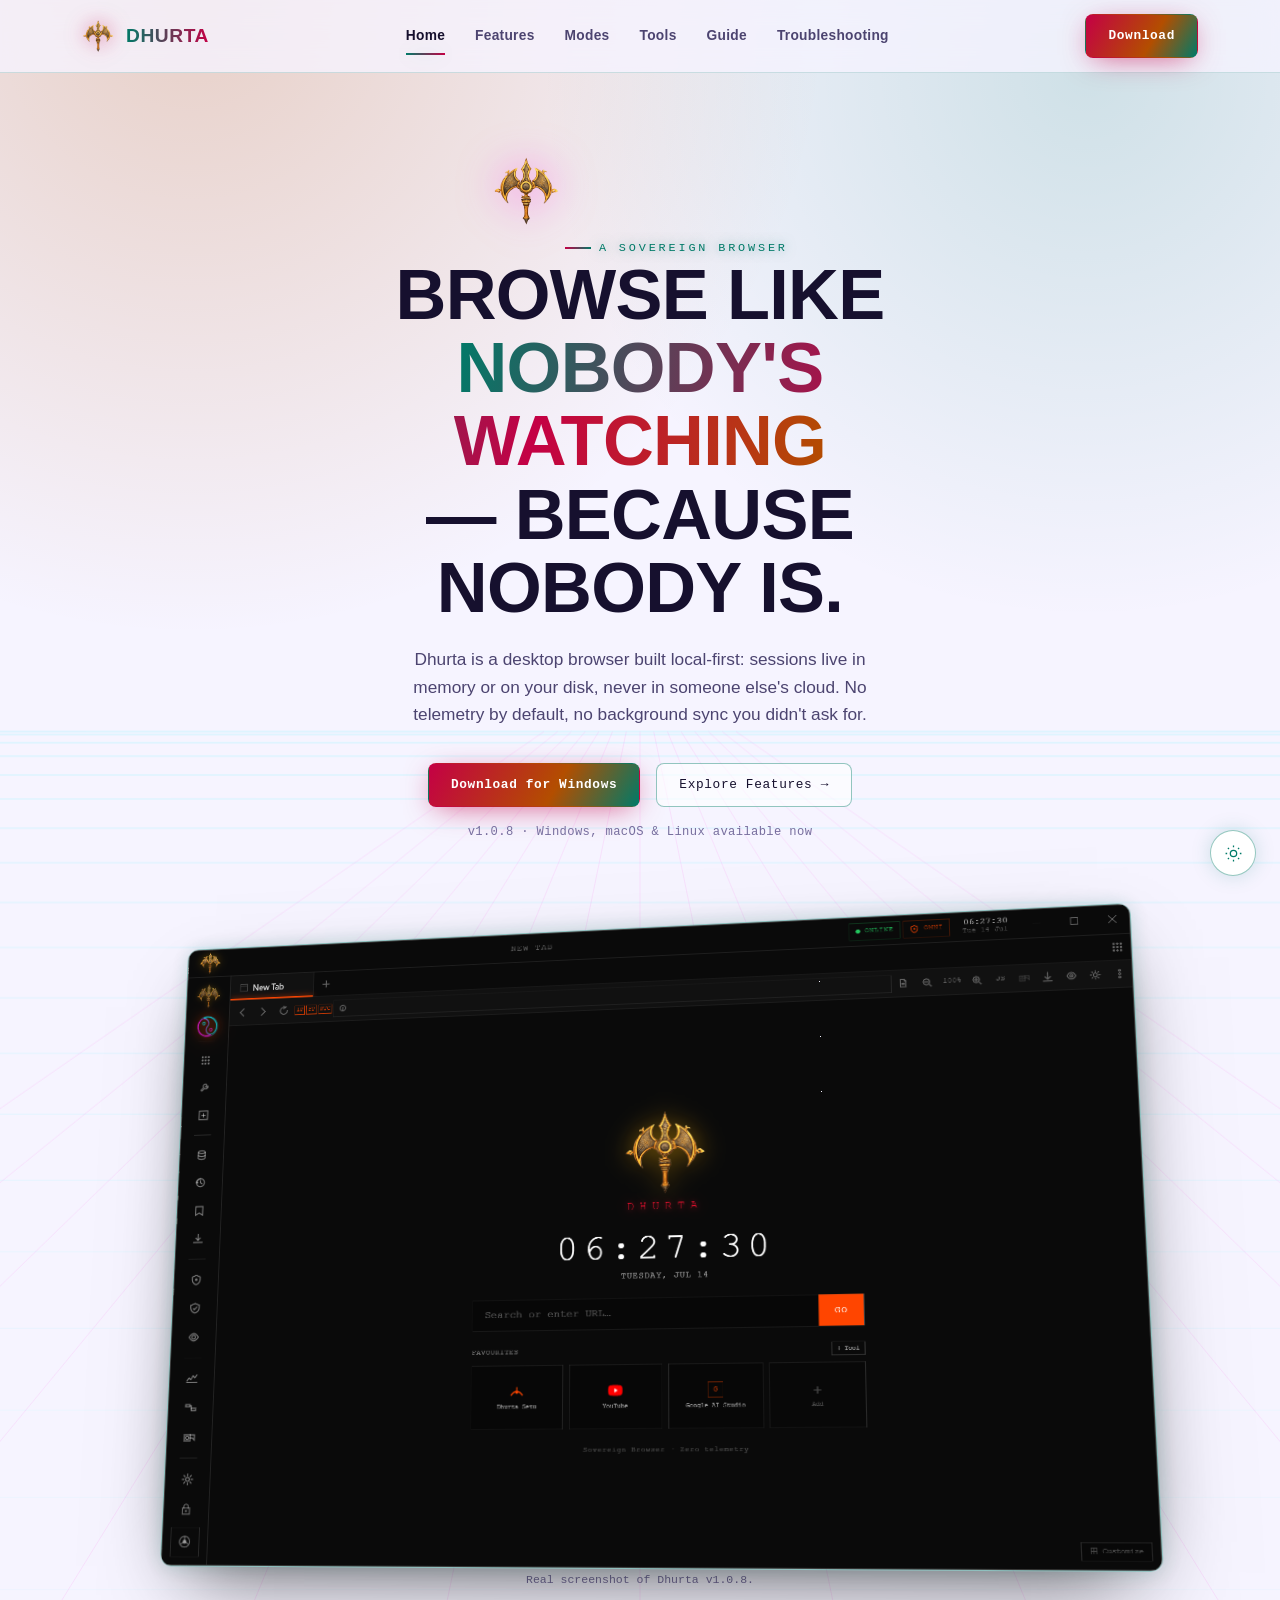
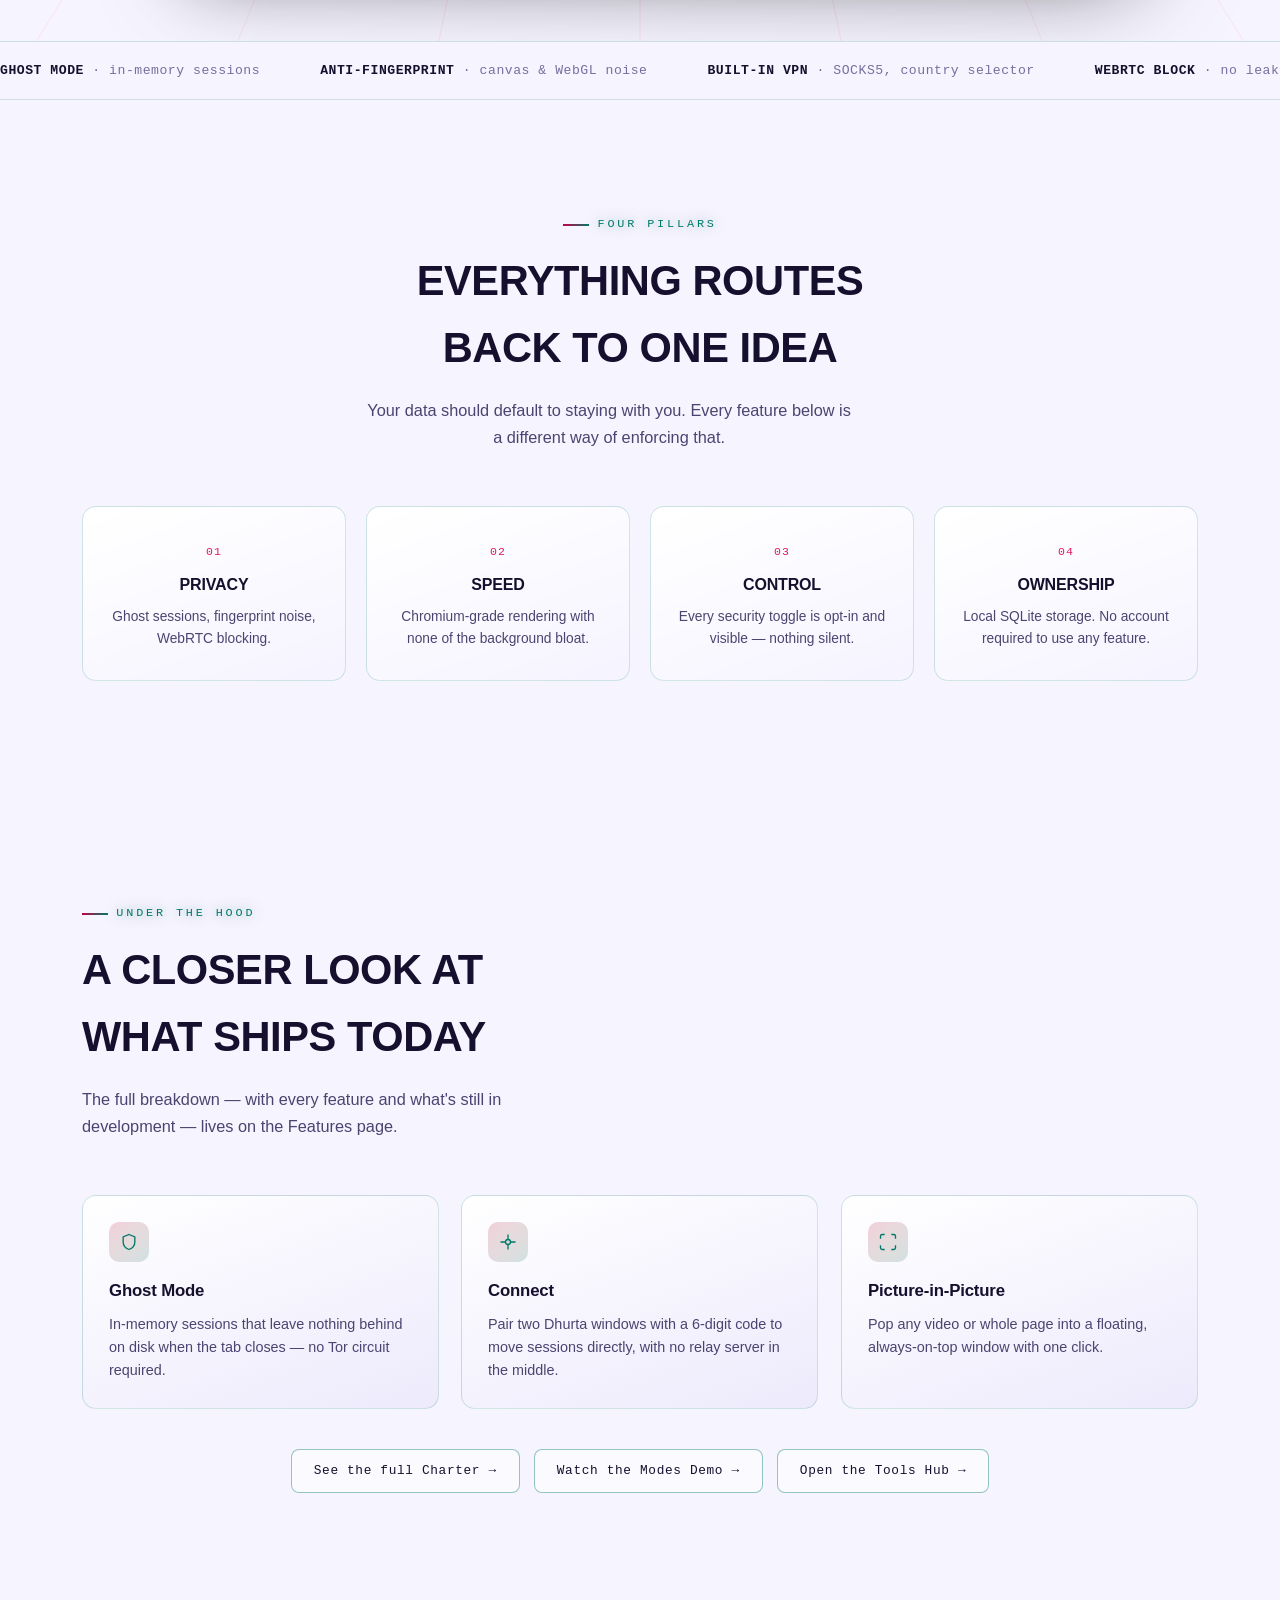
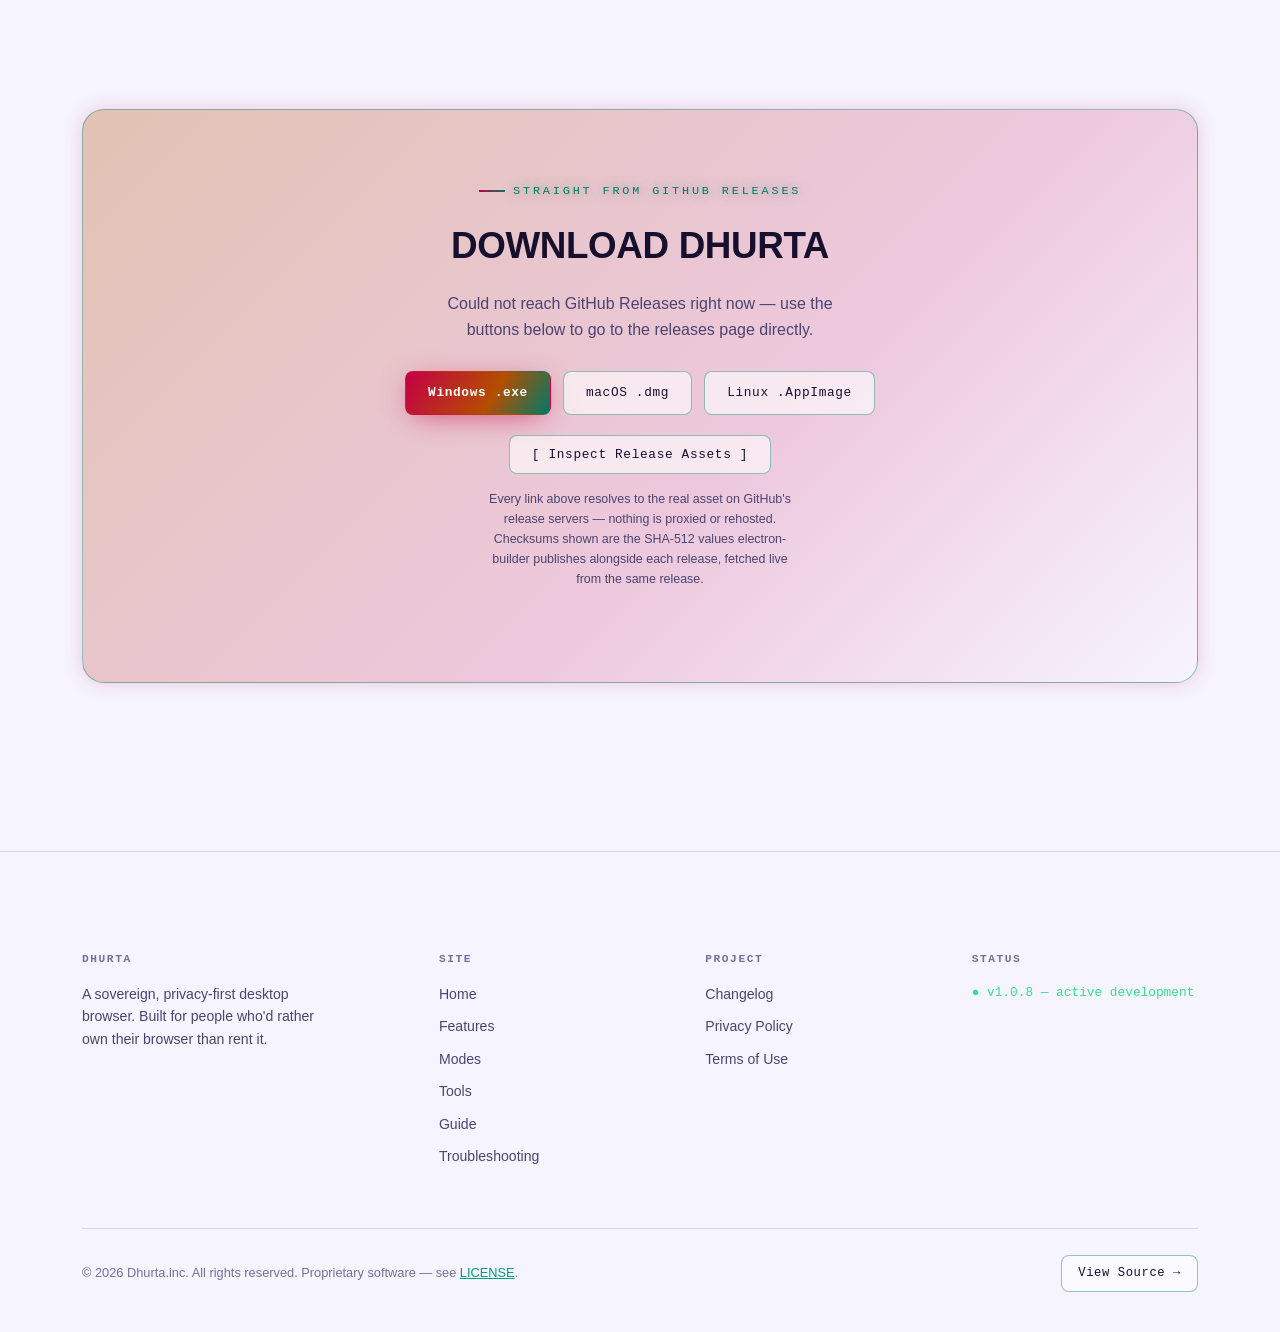
==== commit 035825f2: "seo: add sitemap, robots.txt, webmanifest and full OG/Twitter meta tags" ====
--- a/index.html
+++ b/index.html
@@ -5,6 +5,24 @@
 <meta name="viewport" content="width=device-width, initial-scale=1">
 <title>Dhurta — The Sovereign Browser</title>
 <meta name="description" content="Dhurta is a privacy-first desktop browser. Local-first, no telemetry by default, built for people who'd rather own their browser than rent it.">
+<link rel="canonical" href="https://dhurta.in/">
+<!-- Open Graph -->
+<meta property="og:type" content="website">
+<meta property="og:url" content="https://dhurta.in/">
+<meta property="og:title" content="Dhurta — The Sovereign Browser">
+<meta property="og:description" content="A privacy-first desktop browser. Local-first, no telemetry, real Tor integration, and a built-in VPN. Own your browser.">
+<meta property="og:image" content="https://dhurta.in/assets/img/screens/home.png">
+<meta property="og:site_name" content="Dhurta">
+<!-- Twitter / X Card -->
+<meta name="twitter:card" content="summary_large_image">
+<meta name="twitter:title" content="Dhurta — The Sovereign Browser">
+<meta name="twitter:description" content="A privacy-first desktop browser. Local-first, no telemetry, real Tor integration, and a built-in VPN. Own your browser.">
+<meta name="twitter:image" content="https://dhurta.in/assets/img/screens/home.png">
+<!-- Extra SEO -->
+<meta name="robots" content="index, follow">
+<meta name="keywords" content="private browser, sovereign browser, Tor browser, anti-fingerprint, privacy desktop browser, no telemetry browser, Dhurta">
+<meta name="author" content="Dhurta.inc">
+<link rel="manifest" href="site.webmanifest">
 <link rel="icon" href="assets/img/dhurta-logo.png">
 <link rel="stylesheet" href="assets/css/styles.css">
 <style>
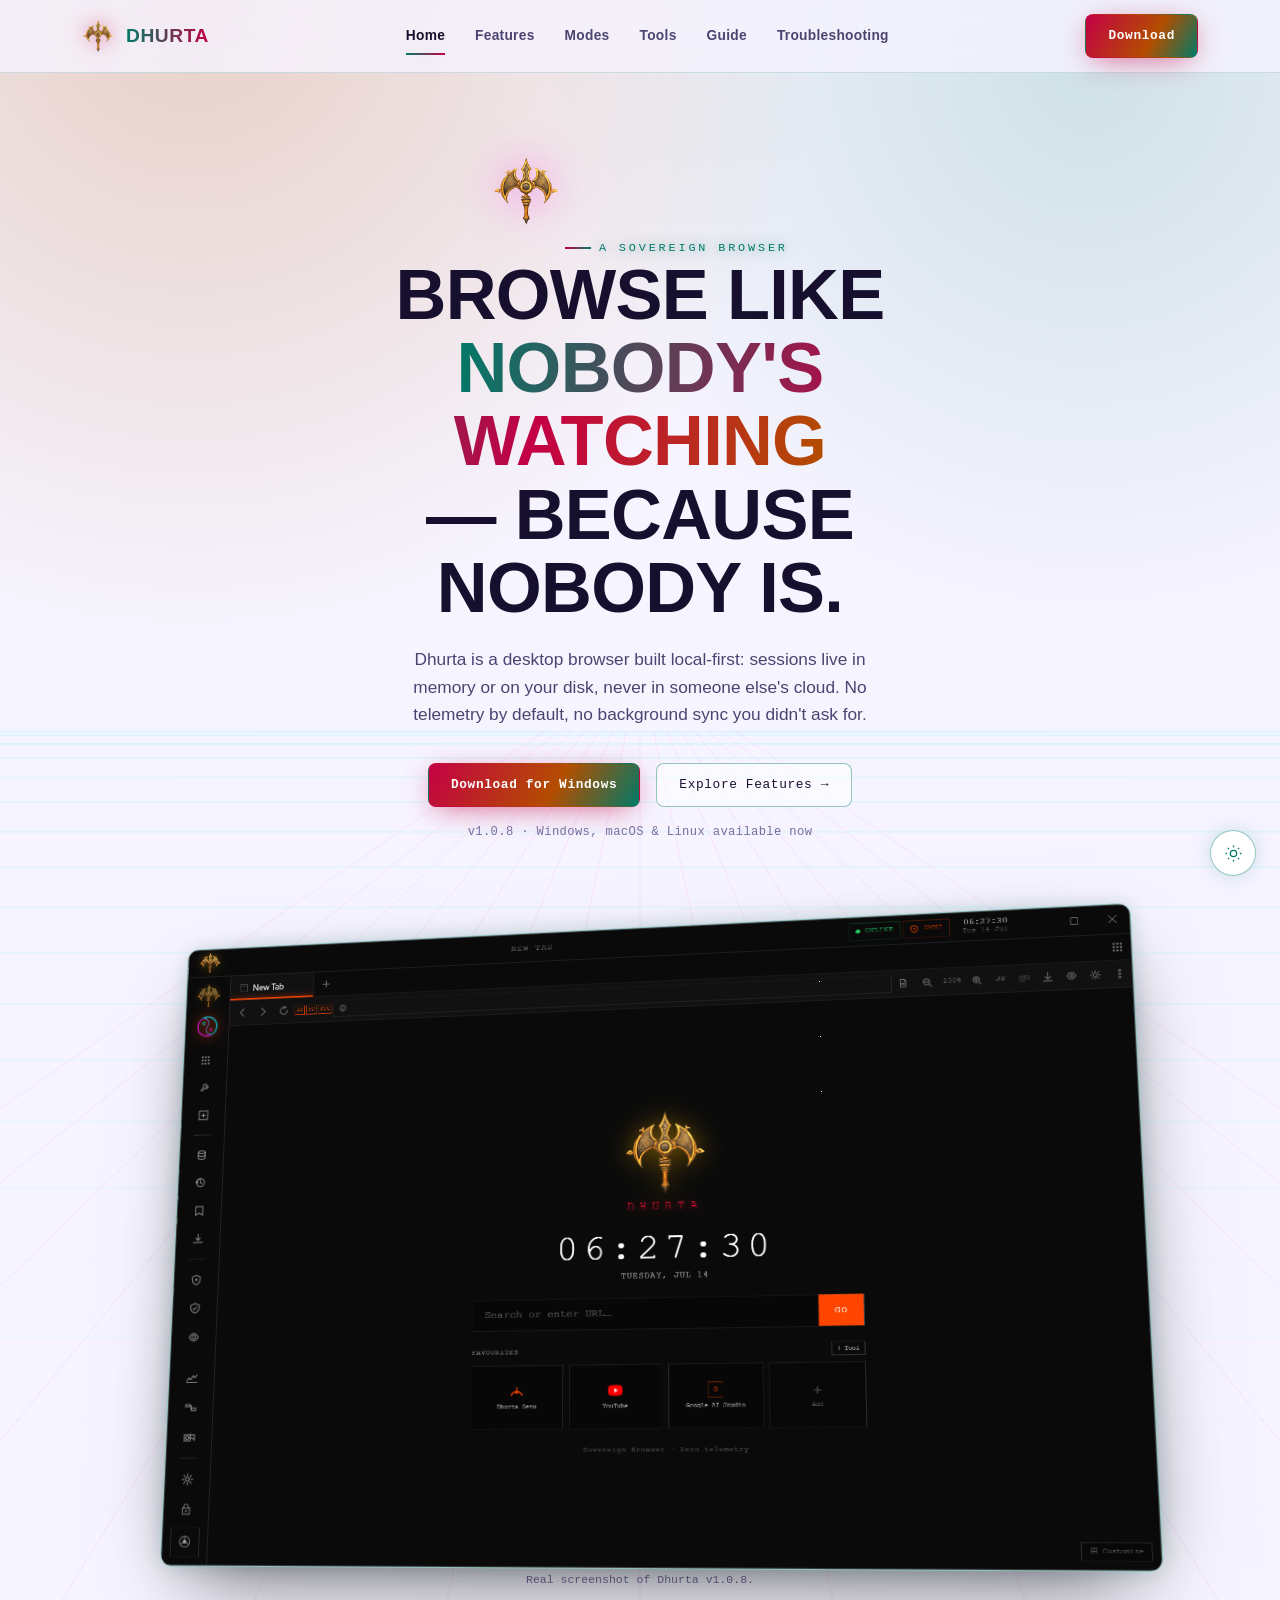
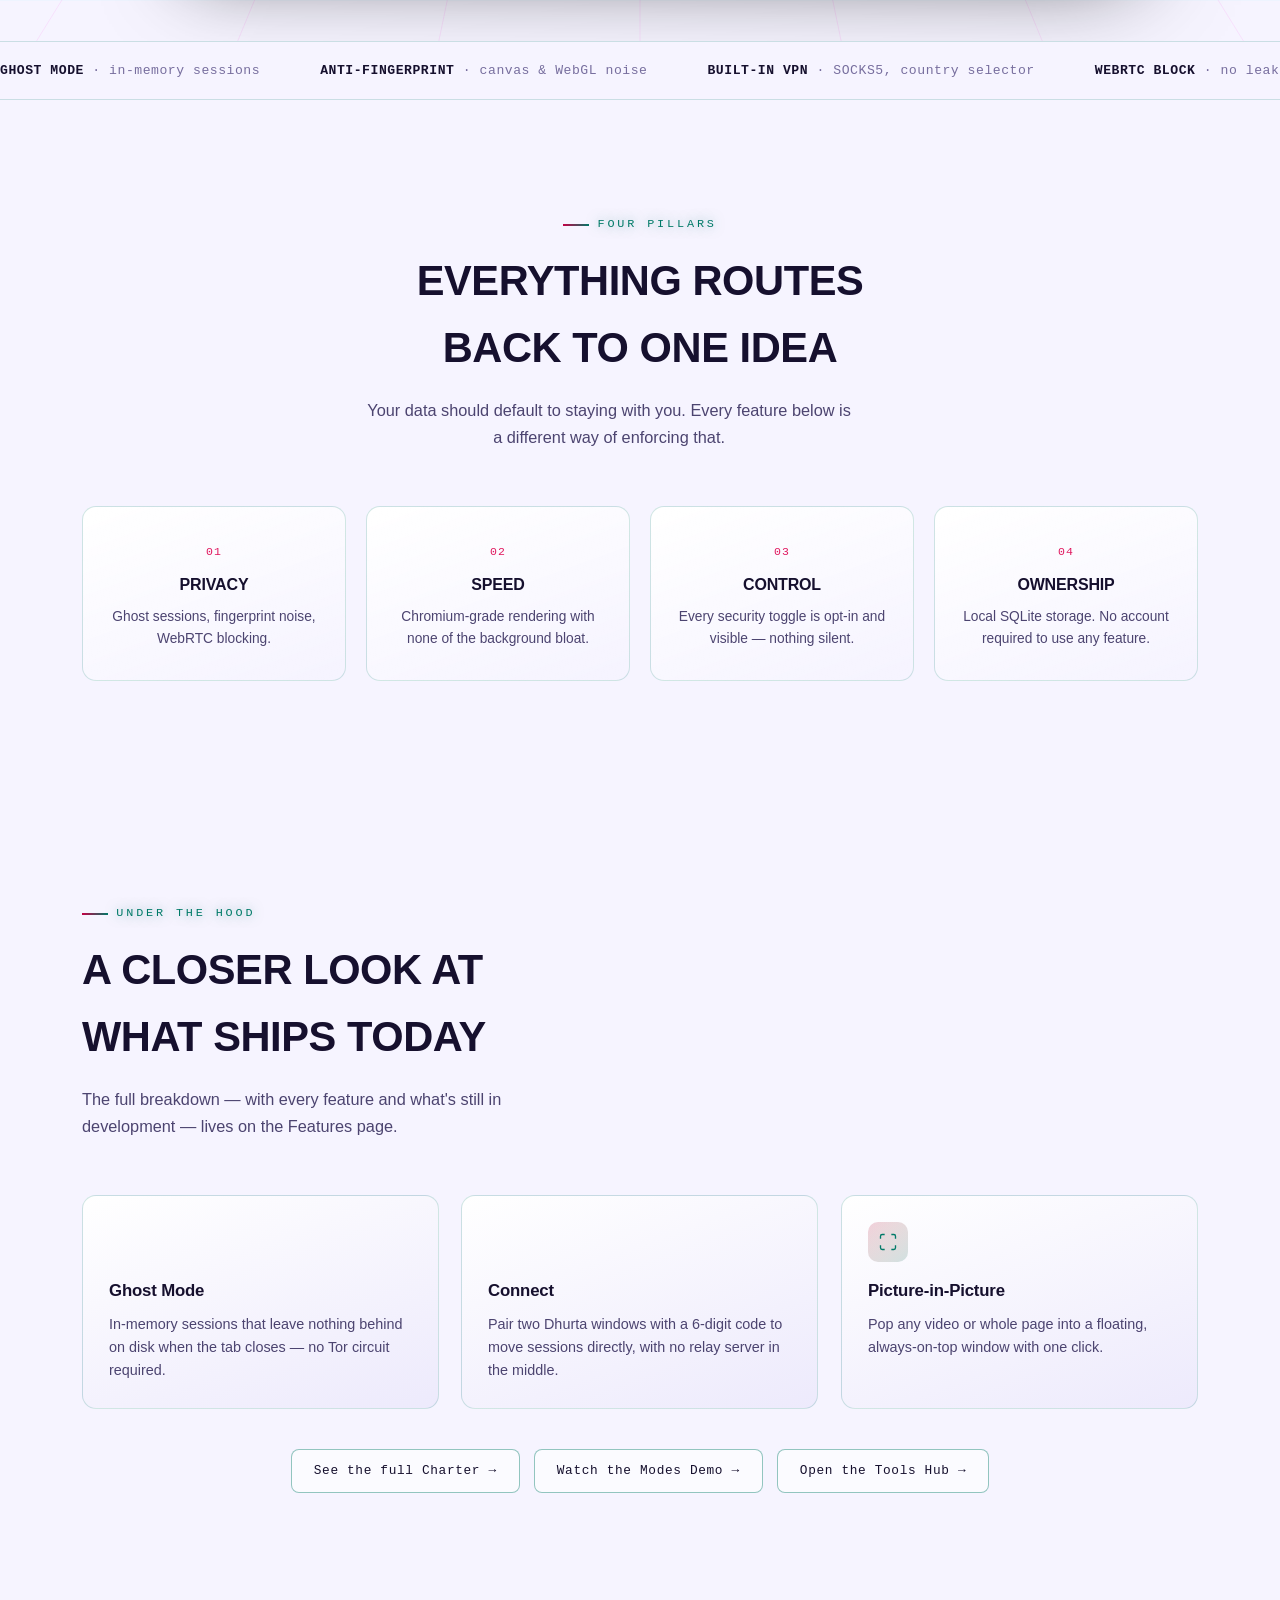
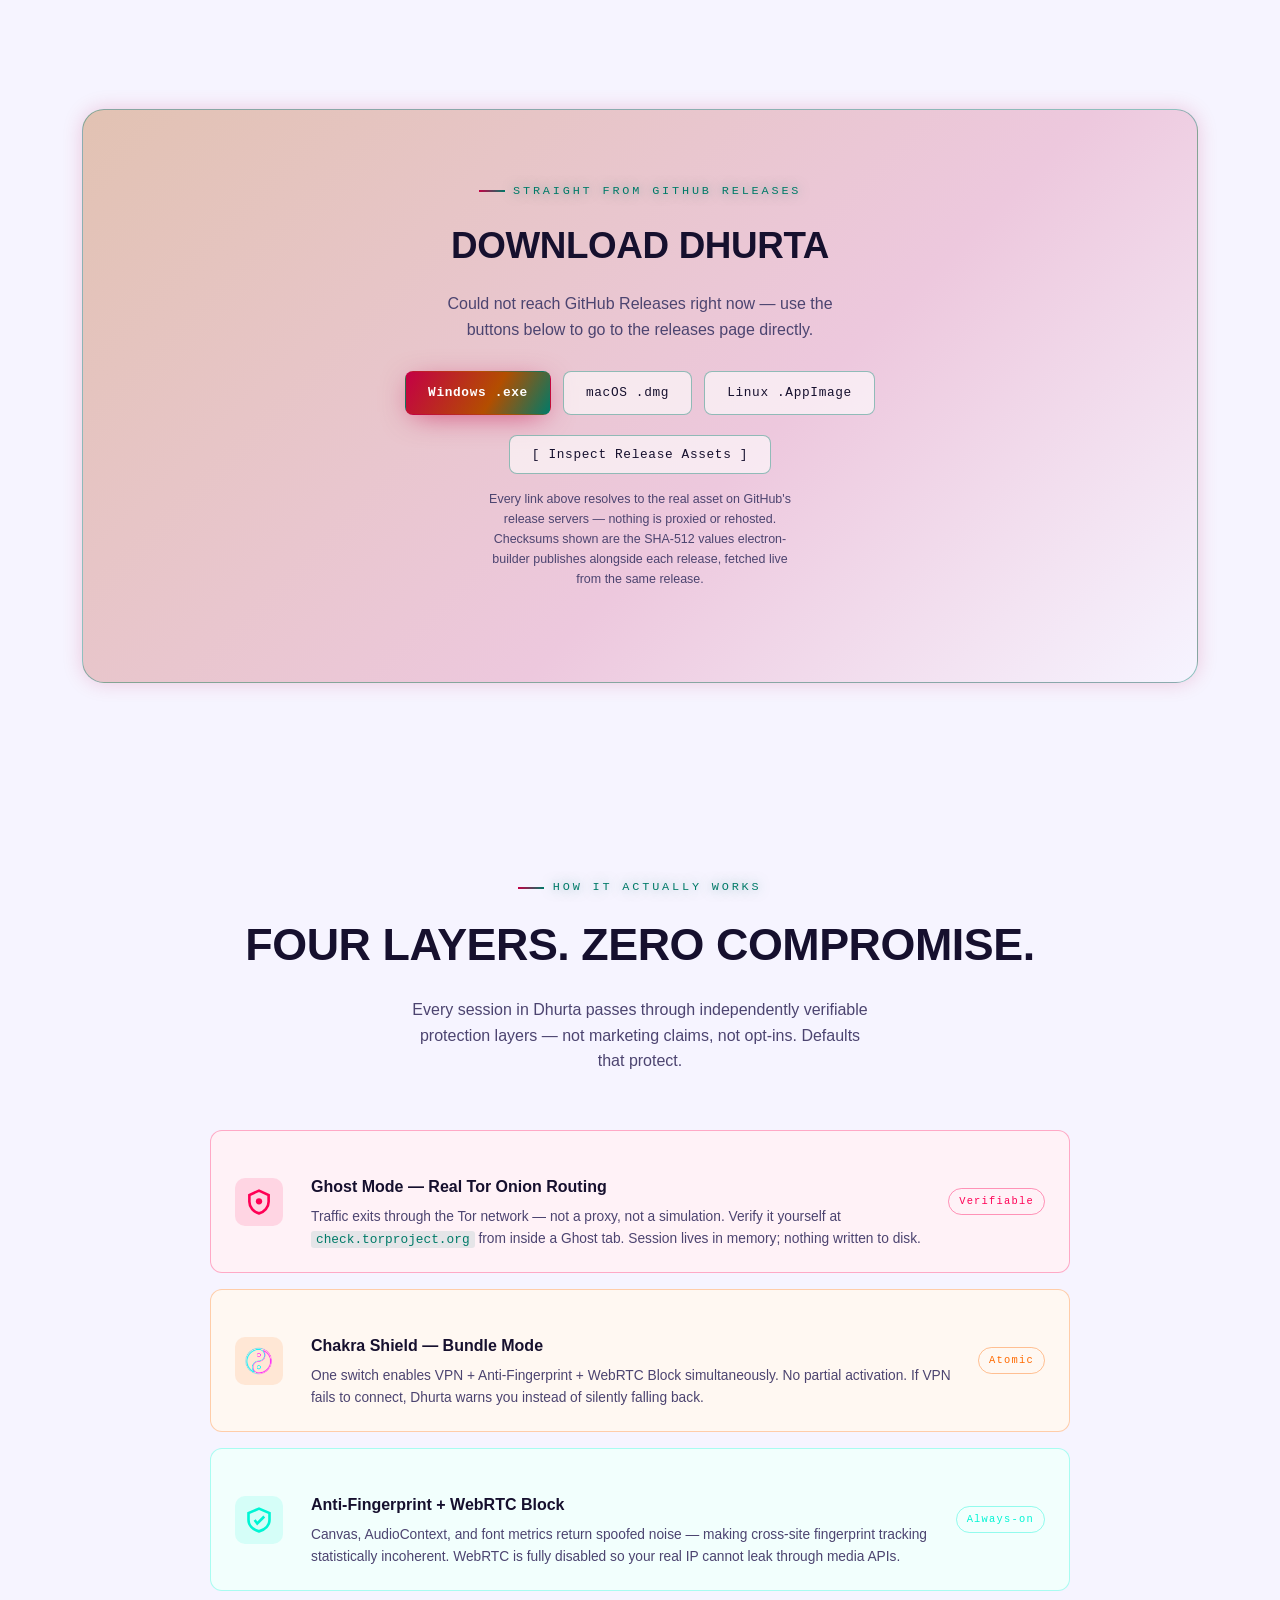
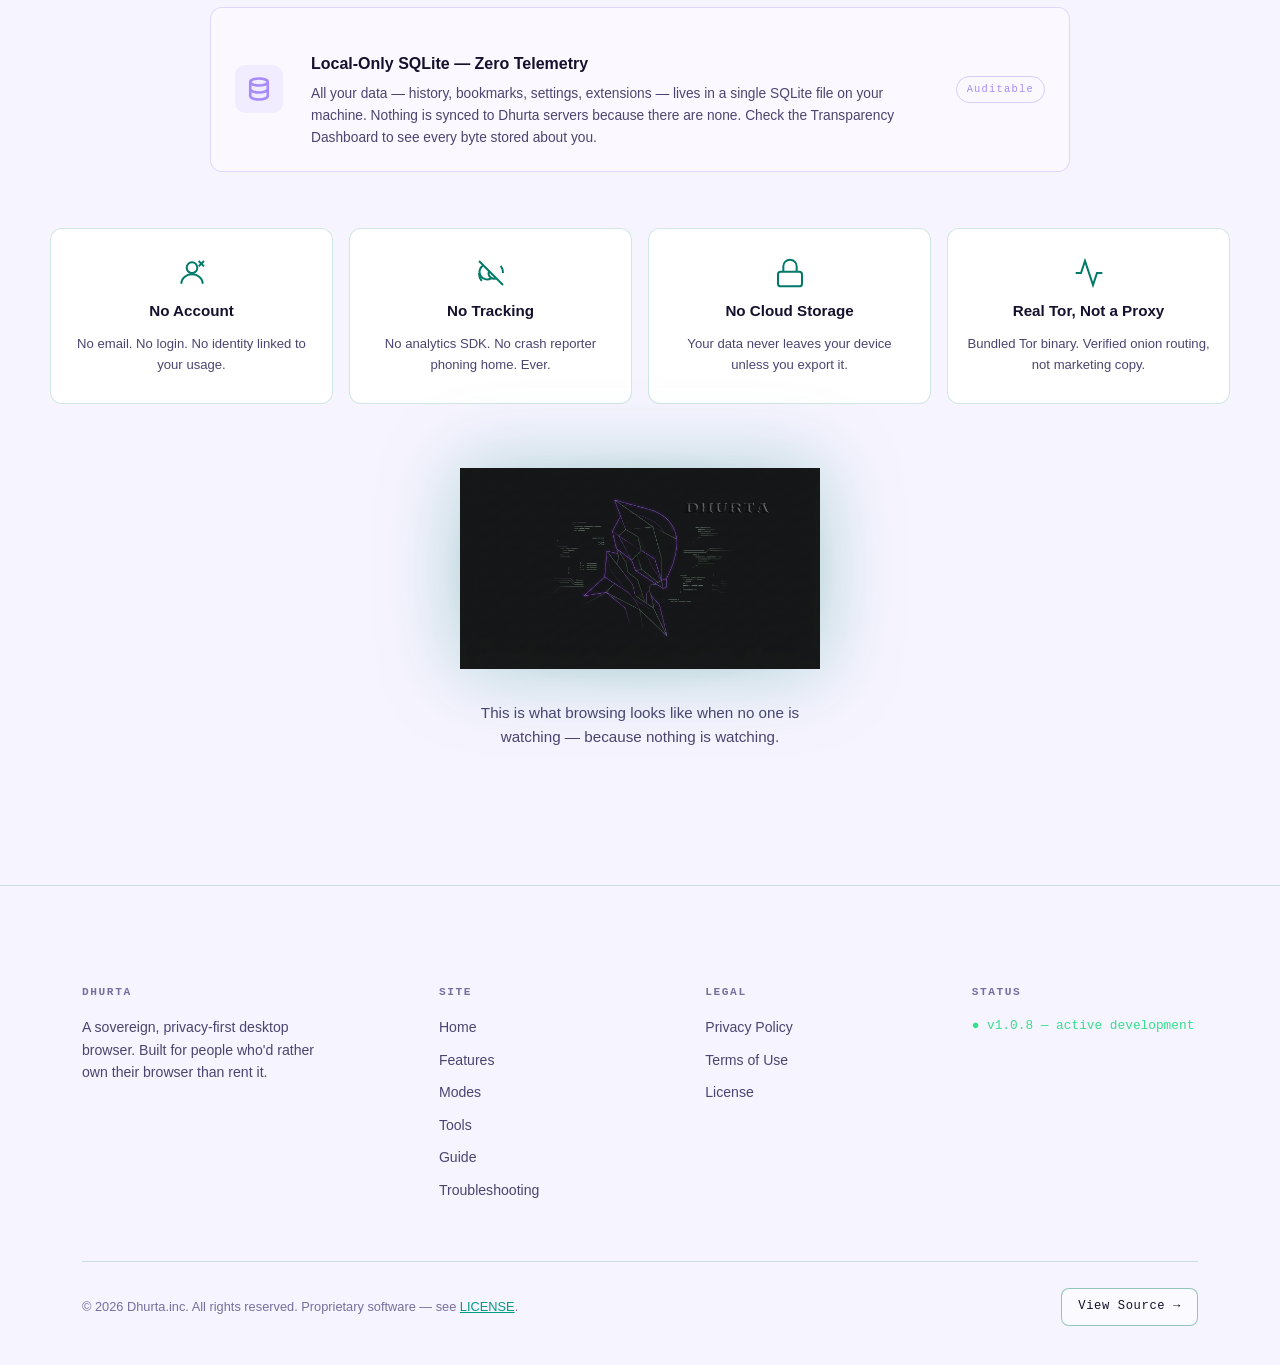
==== commit 53b3665e: "feat: SEO, legal pages, privacy shield visual, real wallpaper assets - Add privacy.html (Privacy Pol" ====
--- a/index.html
+++ b/index.html
@@ -256,6 +256,105 @@
       </div>
     </div>
   </section>
+
+  <!-- PRIVACY ARCHITECTURE SECTION -->
+  <section class="wrap" style="padding:80px 0 60px;">
+    <div style="text-align:center; margin-bottom:56px;">
+      <span class="eyebrow">How it actually works</span>
+      <h2 style="font-size:clamp(1.8rem,3.6vw,2.8rem); margin-top:12px;">Four layers. Zero compromise.</h2>
+      <p style="color:var(--ink-dim); max-width:52ch; margin:16px auto 0;">Every session in Dhurta passes through independently verifiable protection layers — not marketing claims, not opt-ins. Defaults that protect.</p>
+    </div>
+
+    <!-- Layer stack diagram -->
+    <div class="privacy-stack">
+      <div class="pstack-layer" style="--layer-color:#ff0055;">
+        <div class="pstack-icon">
+          <svg width="28" height="28" viewBox="0 0 16 16" fill="none" stroke="currentColor" stroke-width="1.5">
+            <path d="M8 1.5L2.5 4v3.8c0 3.2 2.4 5.9 5.5 6.7 3.1-.8 5.5-3.5 5.5-6.7V4L8 1.5z"/>
+            <circle cx="8" cy="7.6" r="1.8" fill="currentColor" stroke="none"/>
+          </svg>
+        </div>
+        <div class="pstack-body">
+          <h4>Ghost Mode — Real Tor Onion Routing</h4>
+          <p>Traffic exits through the Tor network — not a proxy, not a simulation. Verify it yourself at <code>check.torproject.org</code> from inside a Ghost tab. Session lives in memory; nothing written to disk.</p>
+        </div>
+        <span class="pstack-badge">Verifiable</span>
+      </div>
+
+      <div class="pstack-layer" style="--layer-color:#ff6a00;">
+        <div class="pstack-icon">
+          <img src="assets/img/chakra-icon.png" alt="Chakra Shield" style="width:28px;height:28px;object-fit:contain;">
+        </div>
+        <div class="pstack-body">
+          <h4>Chakra Shield — Bundle Mode</h4>
+          <p>One switch enables VPN + Anti-Fingerprint + WebRTC Block simultaneously. No partial activation. If VPN fails to connect, Dhurta warns you instead of silently falling back.</p>
+        </div>
+        <span class="pstack-badge">Atomic</span>
+      </div>
+
+      <div class="pstack-layer" style="--layer-color:#00f5d4;">
+        <div class="pstack-icon">
+          <svg width="28" height="28" viewBox="0 0 16 16" fill="none" stroke="currentColor" stroke-width="1.5">
+            <path d="M8 1.5L2 4v4c0 3 2.5 5.5 6 6.5 3.5-1 6-3.5 6-6.5V4L8 1.5z"/>
+            <polyline points="5.5,8 7,10 11,6"/>
+          </svg>
+        </div>
+        <div class="pstack-body">
+          <h4>Anti-Fingerprint + WebRTC Block</h4>
+          <p>Canvas, AudioContext, and font metrics return spoofed noise — making cross-site fingerprint tracking statistically incoherent. WebRTC is fully disabled so your real IP cannot leak through media APIs.</p>
+        </div>
+        <span class="pstack-badge">Always-on</span>
+      </div>
+
+      <div class="pstack-layer" style="--layer-color:#a78bfa;">
+        <div class="pstack-icon">
+          <svg width="28" height="28" viewBox="0 0 16 16" fill="none" stroke="currentColor" stroke-width="1.5">
+            <ellipse cx="8" cy="4" rx="5" ry="2"/>
+            <path d="M3 4v4c0 1.1 2.24 2 5 2s5-.9 5-2V4"/>
+            <path d="M3 8v4c0 1.1 2.24 2 5 2s5-.9 5-2V8"/>
+          </svg>
+        </div>
+        <div class="pstack-body">
+          <h4>Local-Only SQLite — Zero Telemetry</h4>
+          <p>All your data — history, bookmarks, settings, extensions — lives in a single SQLite file on your machine. Nothing is synced to Dhurta servers because there are none. Check the Transparency Dashboard to see every byte stored about you.</p>
+        </div>
+        <span class="pstack-badge">Auditable</span>
+      </div>
+    </div>
+
+    <!-- Anonymity proof strip -->
+    <div class="anon-strip reveal">
+      <div class="anon-card">
+        <svg width="32" height="32" viewBox="0 0 24 24" fill="none" stroke="var(--cyan)" stroke-width="1.5"><circle cx="12" cy="8" r="4"/><path d="M4 20c0-4 3.6-7 8-7s8 3 8 7"/><line x1="17" y1="3" x2="21" y2="7"/><line x1="21" y1="3" x2="17" y2="7"/></svg>
+        <strong>No Account</strong>
+        <span>No email. No login. No identity linked to your usage.</span>
+      </div>
+      <div class="anon-card">
+        <svg width="32" height="32" viewBox="0 0 24 24" fill="none" stroke="var(--cyan)" stroke-width="1.5"><path d="M3 3l18 18M10.5 10.7a4 4 0 0 0 5.2 5.2M6.2 6.2A4 4 0 0 0 12 16a4 4 0 0 0 1.3-.2"/><path d="M3 12c0 2.2.7 4.3 2 6M21 12a9 9 0 0 0-1.7-5.3"/></svg>
+        <strong>No Tracking</strong>
+        <span>No analytics SDK. No crash reporter phoning home. Ever.</span>
+      </div>
+      <div class="anon-card">
+        <svg width="32" height="32" viewBox="0 0 24 24" fill="none" stroke="var(--cyan)" stroke-width="1.5"><rect x="3" y="11" width="18" height="11" rx="2"/><path d="M7 11V7a5 5 0 0 1 10 0v4"/></svg>
+        <strong>No Cloud Storage</strong>
+        <span>Your data never leaves your device unless you export it.</span>
+      </div>
+      <div class="anon-card">
+        <svg width="32" height="32" viewBox="0 0 24 24" fill="none" stroke="var(--cyan)" stroke-width="1.5"><polyline points="22 12 18 12 15 21 9 3 6 12 2 12"/></svg>
+        <strong>Real Tor, Not a Proxy</strong>
+        <span>Bundled Tor binary. Verified onion routing, not marketing copy.</span>
+      </div>
+    </div>
+
+    <!-- Avatar visual -->
+    <div style="text-align:center; margin-top:64px; position:relative;">
+      <div style="position:relative; display:inline-block;">
+        <div class="avatar-halo"></div>
+        <img src="assets/img/dhurta-robo.png" alt="Dhurta anonymous avatar" style="width:clamp(200px,30vw,360px); position:relative; z-index:1; filter:drop-shadow(0 0 40px color-mix(in srgb, var(--cyan) 30%, transparent));">
+      </div>
+      <p style="margin-top:24px; color:var(--ink-dim); font-size:0.95rem; max-width:44ch; margin-inline:auto;">This is what browsing looks like when no one is watching — because nothing is watching.</p>
+    </div>
+  </section>
 </main>
 
 <footer class="site-footer">
@@ -275,10 +374,10 @@
         <a href="troubleshooting.html">Troubleshooting</a>
       </div>
       <div class="foot-col">
-        <h5>Project</h5>
-        <a href="#">Changelog</a>
-        <a href="#">Privacy Policy</a>
-        <a href="#">Terms of Use</a>
+        <h5>Legal</h5>
+        <a href="privacy.html">Privacy Policy</a>
+        <a href="terms.html">Terms of Use</a>
+        <a href="https://github.com/prashantkeshr/Dhurta/blob/main/LICENSE">License</a>
       </div>
       <div class="foot-col">
         <h5>Status</h5>
@@ -342,5 +441,41 @@
   });
 })();
 </script>
+<script type="application/ld+json">
+{
+  "@context": "https://schema.org",
+  "@type": "SoftwareApplication",
+  "name": "Dhurta",
+  "operatingSystem": "Windows, macOS, Linux",
+  "applicationCategory": "BrowserApplication",
+  "description": "A privacy-first sovereign desktop browser with real Tor integration, Ghost Mode, Chakra Shield, Anti-Fingerprint, built-in VPN, and zero telemetry.",
+  "url": "https://dhurta.in",
+  "downloadUrl": "https://github.com/prashantkeshr/Dhurta/releases/latest",
+  "softwareVersion": "1.0.8",
+  "license": "https://github.com/prashantkeshr/Dhurta/blob/main/LICENSE",
+  "author": {
+    "@type": "Organization",
+    "name": "Dhurta.inc",
+    "url": "https://dhurta.in",
+    "email": "blackscont00@gmail.com"
+  },
+  "offers": {
+    "@type": "Offer",
+    "price": "0",
+    "priceCurrency": "USD"
+  },
+  "featureList": [
+    "Ghost Mode with real Tor onion routing",
+    "Chakra Shield bundle mode",
+    "Anti-Fingerprint",
+    "WebRTC Block",
+    "Built-in VPN",
+    "Local SQLite — zero cloud sync",
+    "Transparency Dashboard",
+    "Browser Connect",
+    "Dhurta Connect P2P encrypted chat"
+  ]
+}
+</script>
 </body>
 </html>
--- a/assets/css/styles.css
+++ b/assets/css/styles.css
@@ -400,9 +400,70 @@
 .yes { color: var(--good); font-weight: 700; }
 .no { color: var(--ink-faint); }
 
+/* ── Privacy Stack ── */
+.privacy-stack { display: flex; flex-direction: column; gap: 16px; max-width: 860px; margin: 0 auto; }
+.pstack-layer {
+  display: grid; grid-template-columns: 56px 1fr auto; align-items: center; gap: 20px;
+  padding: 22px 24px; border-radius: 12px;
+  border: 1px solid color-mix(in srgb, var(--layer-color) 30%, transparent);
+  background: color-mix(in srgb, var(--layer-color) 5%, var(--surface));
+  transition: transform 0.2s, box-shadow 0.2s;
+}
+.pstack-layer:hover { transform: translateX(4px); box-shadow: -4px 0 0 var(--layer-color); }
+.pstack-icon {
+  width: 48px; height: 48px; border-radius: 10px; display: flex; align-items: center; justify-content: center;
+  background: color-mix(in srgb, var(--layer-color) 12%, transparent);
+  color: var(--layer-color); flex-shrink: 0;
+}
+.pstack-body h4 { font-size: 1rem; text-transform: none; margin-bottom: 6px; color: var(--ink); }
+.pstack-body p { font-size: 0.86rem; color: var(--ink-dim); text-transform: none; margin: 0; }
+.pstack-body code { font-size: 0.8rem; color: var(--cyan); background: color-mix(in srgb, var(--cyan) 10%, transparent); padding: 1px 5px; border-radius: 3px; }
+.pstack-badge {
+  font-family: ui-monospace, monospace; font-size: 0.65rem; letter-spacing: 0.12em;
+  padding: 4px 10px; border-radius: 20px; white-space: nowrap;
+  color: var(--layer-color); border: 1px solid color-mix(in srgb, var(--layer-color) 40%, transparent);
+}
+
+/* ── Anonymity Strip ── */
+.anon-strip { display: grid; grid-template-columns: repeat(4, 1fr); gap: 16px; margin-top: 56px; }
+.anon-card {
+  display: flex; flex-direction: column; align-items: center; text-align: center; gap: 10px;
+  padding: 28px 18px; border-radius: 12px; border: 1px solid var(--line);
+  background: var(--surface); transition: border-color 0.2s, transform 0.2s;
+}
+.anon-card:hover { border-color: var(--cyan); transform: translateY(-3px); }
+.anon-card strong { color: var(--ink); font-size: 0.95rem; }
+.anon-card span { font-size: 0.82rem; color: var(--ink-dim); text-transform: none; }
+
+/* ── Avatar Halo ── */
+.avatar-halo {
+  position: absolute; inset: -20px; border-radius: 50%;
+  background: radial-gradient(ellipse at center, color-mix(in srgb, var(--cyan) 18%, transparent) 0%, transparent 70%);
+  animation: halo-pulse 3s ease-in-out infinite;
+}
+@keyframes halo-pulse { 0%,100% { opacity: 0.5; transform: scale(1); } 50% { opacity: 1; transform: scale(1.05); } }
+@media (prefers-reduced-motion: reduce) { .avatar-halo { animation: none; } }
+
+/* ── Legal pages ── */
+.legal-body { max-width: 72ch; margin: 0 auto; padding: 60px 0 80px; }
+.legal-body h1 { font-size: clamp(1.8rem,3.4vw,2.6rem); margin-bottom: 8px; }
+.legal-body .meta { color: var(--ink-faint); font-size: 0.8rem; font-family: ui-monospace, monospace; margin-bottom: 40px; display: block; }
+.legal-body h2 { font-size: 1.1rem; margin: 36px 0 10px; color: var(--cyan); text-transform: none; }
+.legal-body p, .legal-body li { color: var(--ink-dim); font-size: 0.95rem; text-transform: none; line-height: 1.75; margin-bottom: 12px; }
+.legal-body ul { padding-left: 20px; }
+.legal-body a { color: var(--cyan); }
+.legal-body .callout {
+  padding: 16px 20px; border-radius: 8px; border-left: 3px solid var(--cyan);
+  background: color-mix(in srgb, var(--cyan) 6%, transparent); margin: 24px 0;
+}
+.legal-body .callout p { margin: 0; }
+
 @media (max-width: 960px) {
   nav.links { display: none; }
   .grid-2, .grid-3, .grid-4 { grid-template-columns: 1fr; }
   .foot-grid { grid-template-columns: 1fr 1fr; }
   .dwin-body { flex-direction: column; }
-}
+  .pstack-layer { grid-template-columns: 48px 1fr; }
+  .pstack-badge { display: none; }
+  .anon-strip { grid-template-columns: 1fr 1fr; }
+}
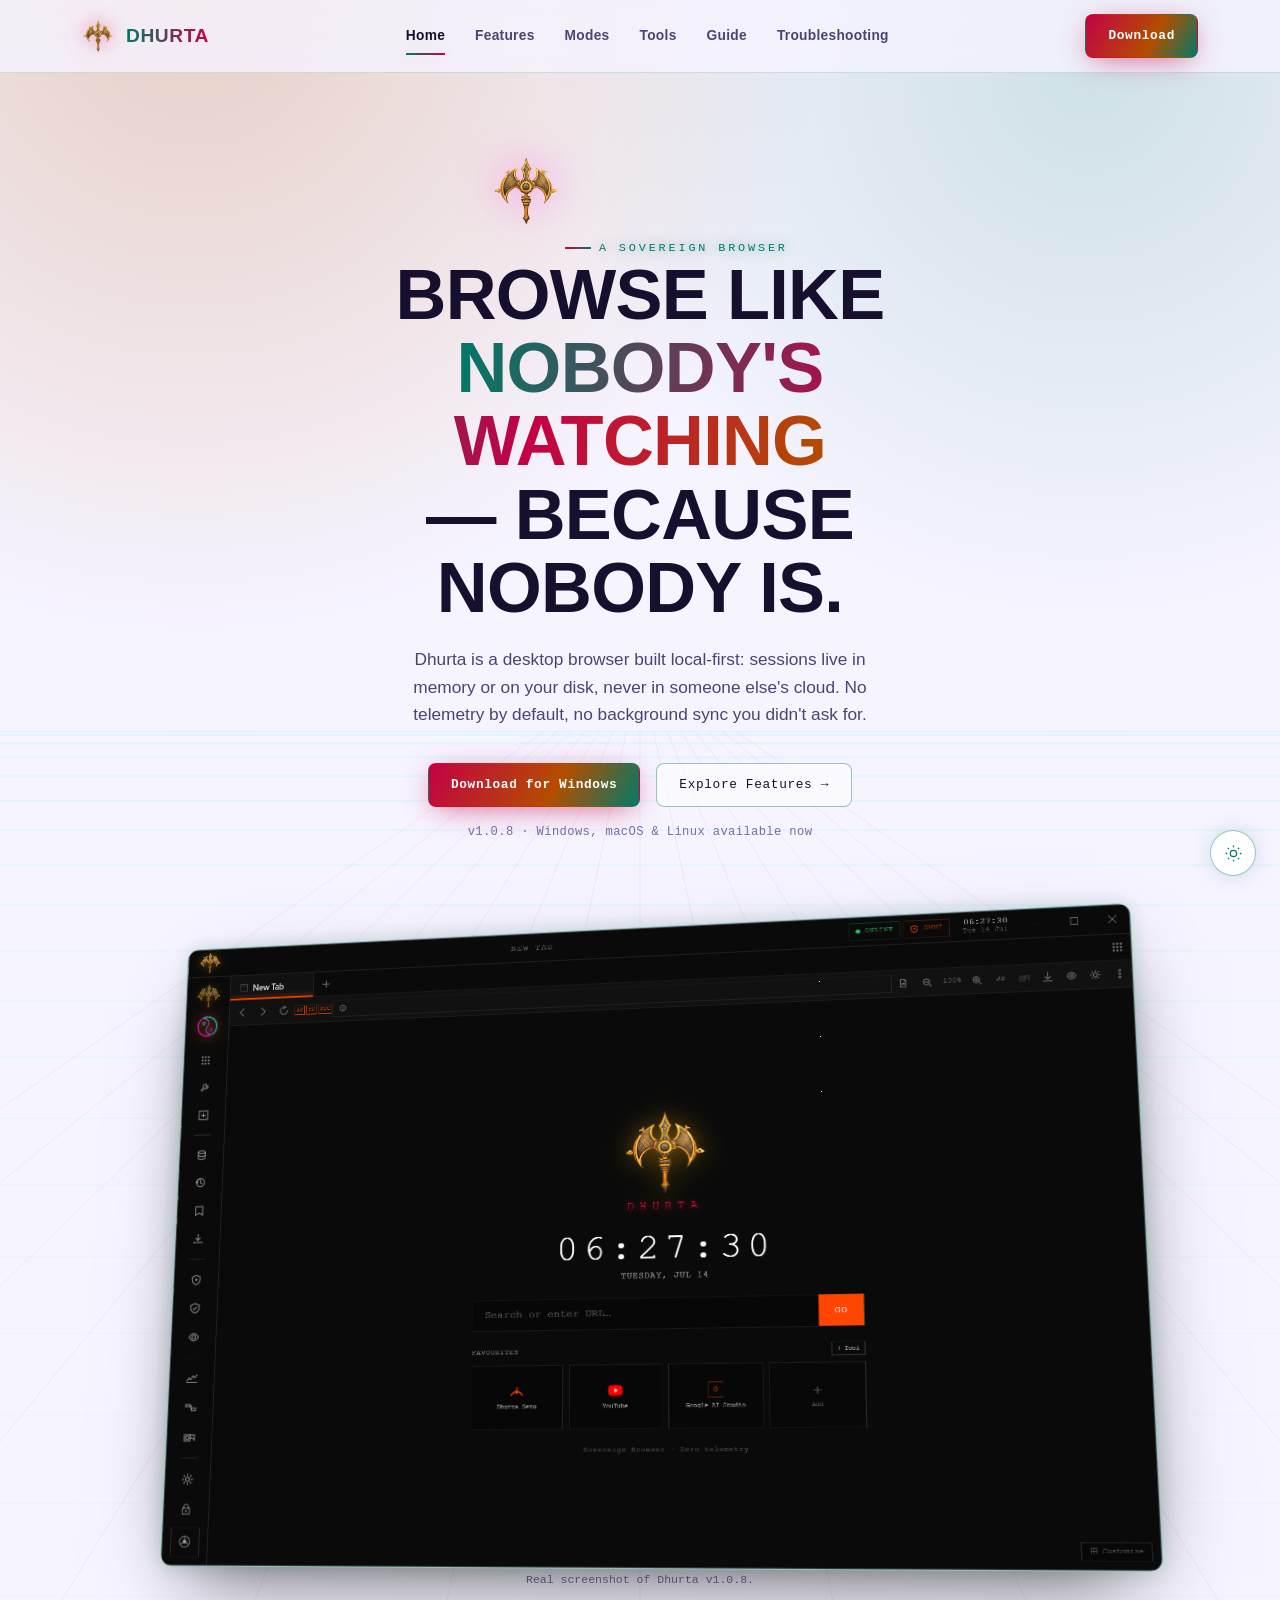
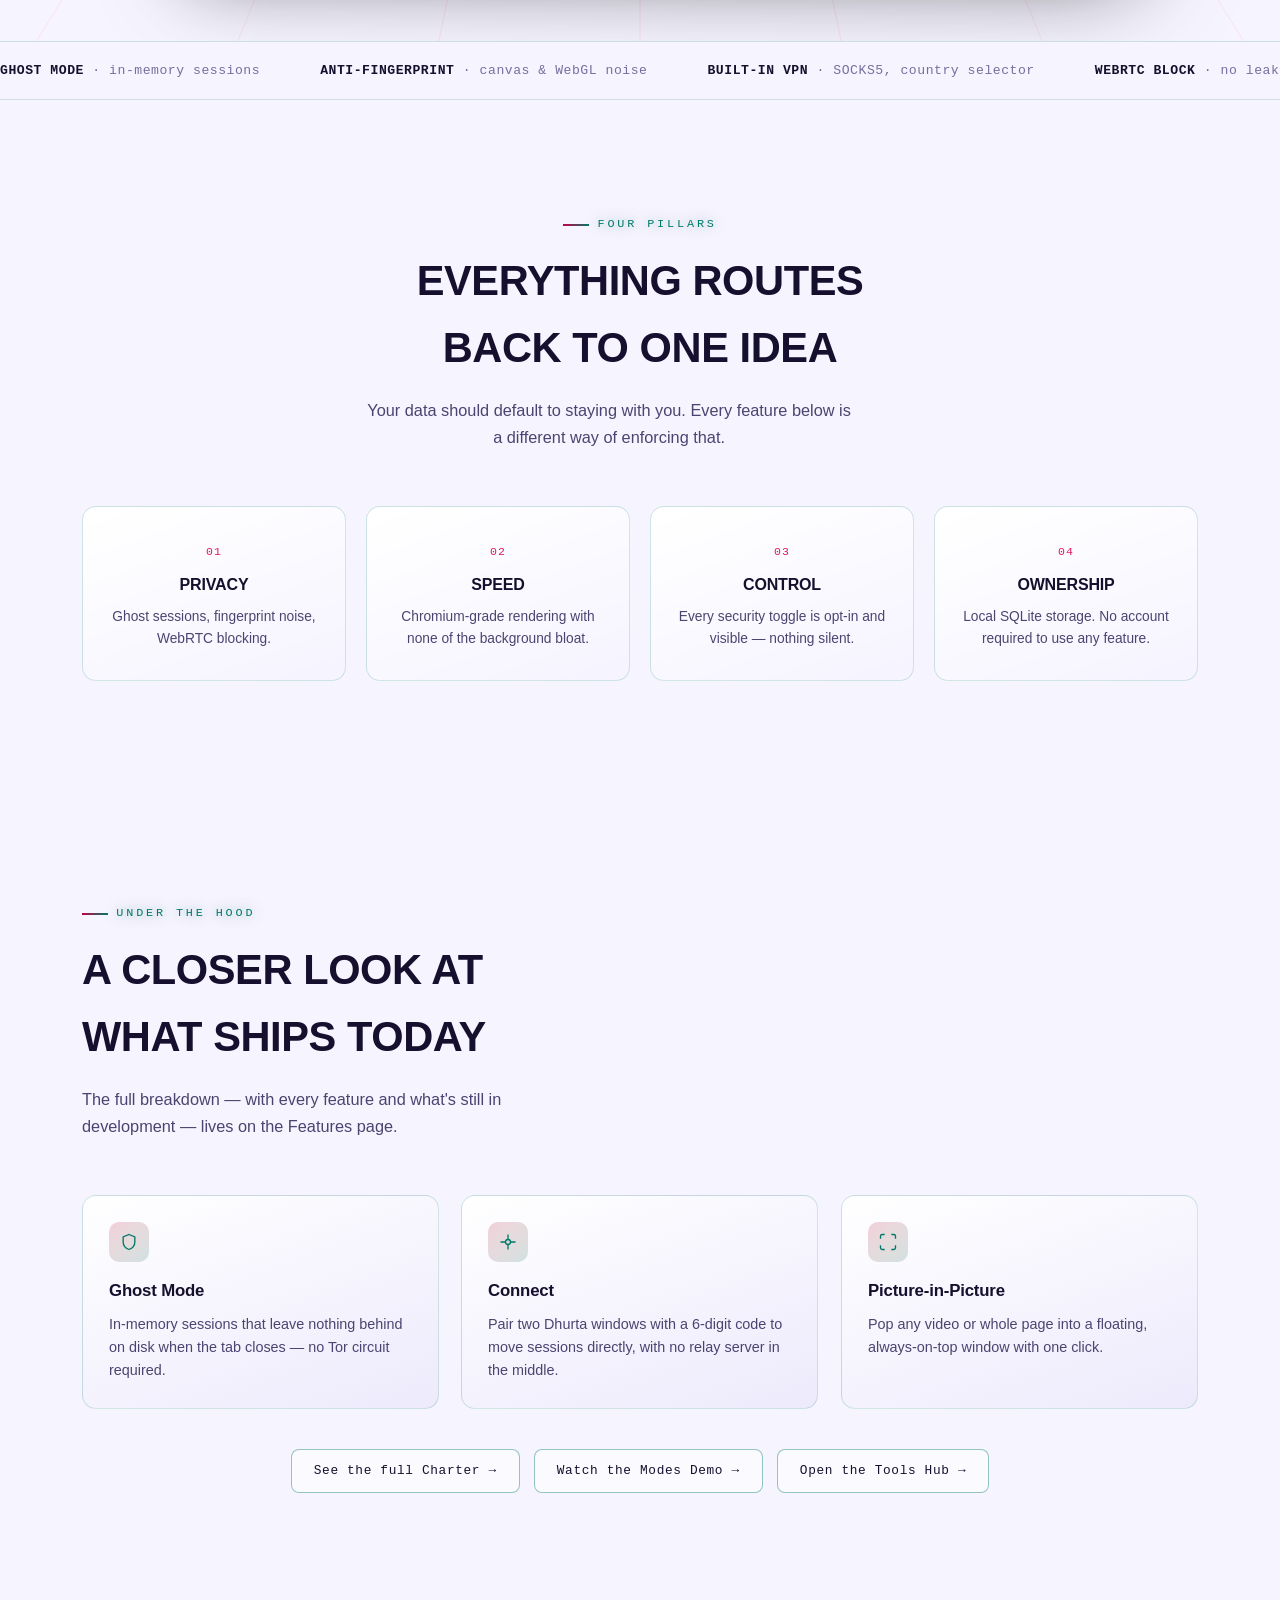
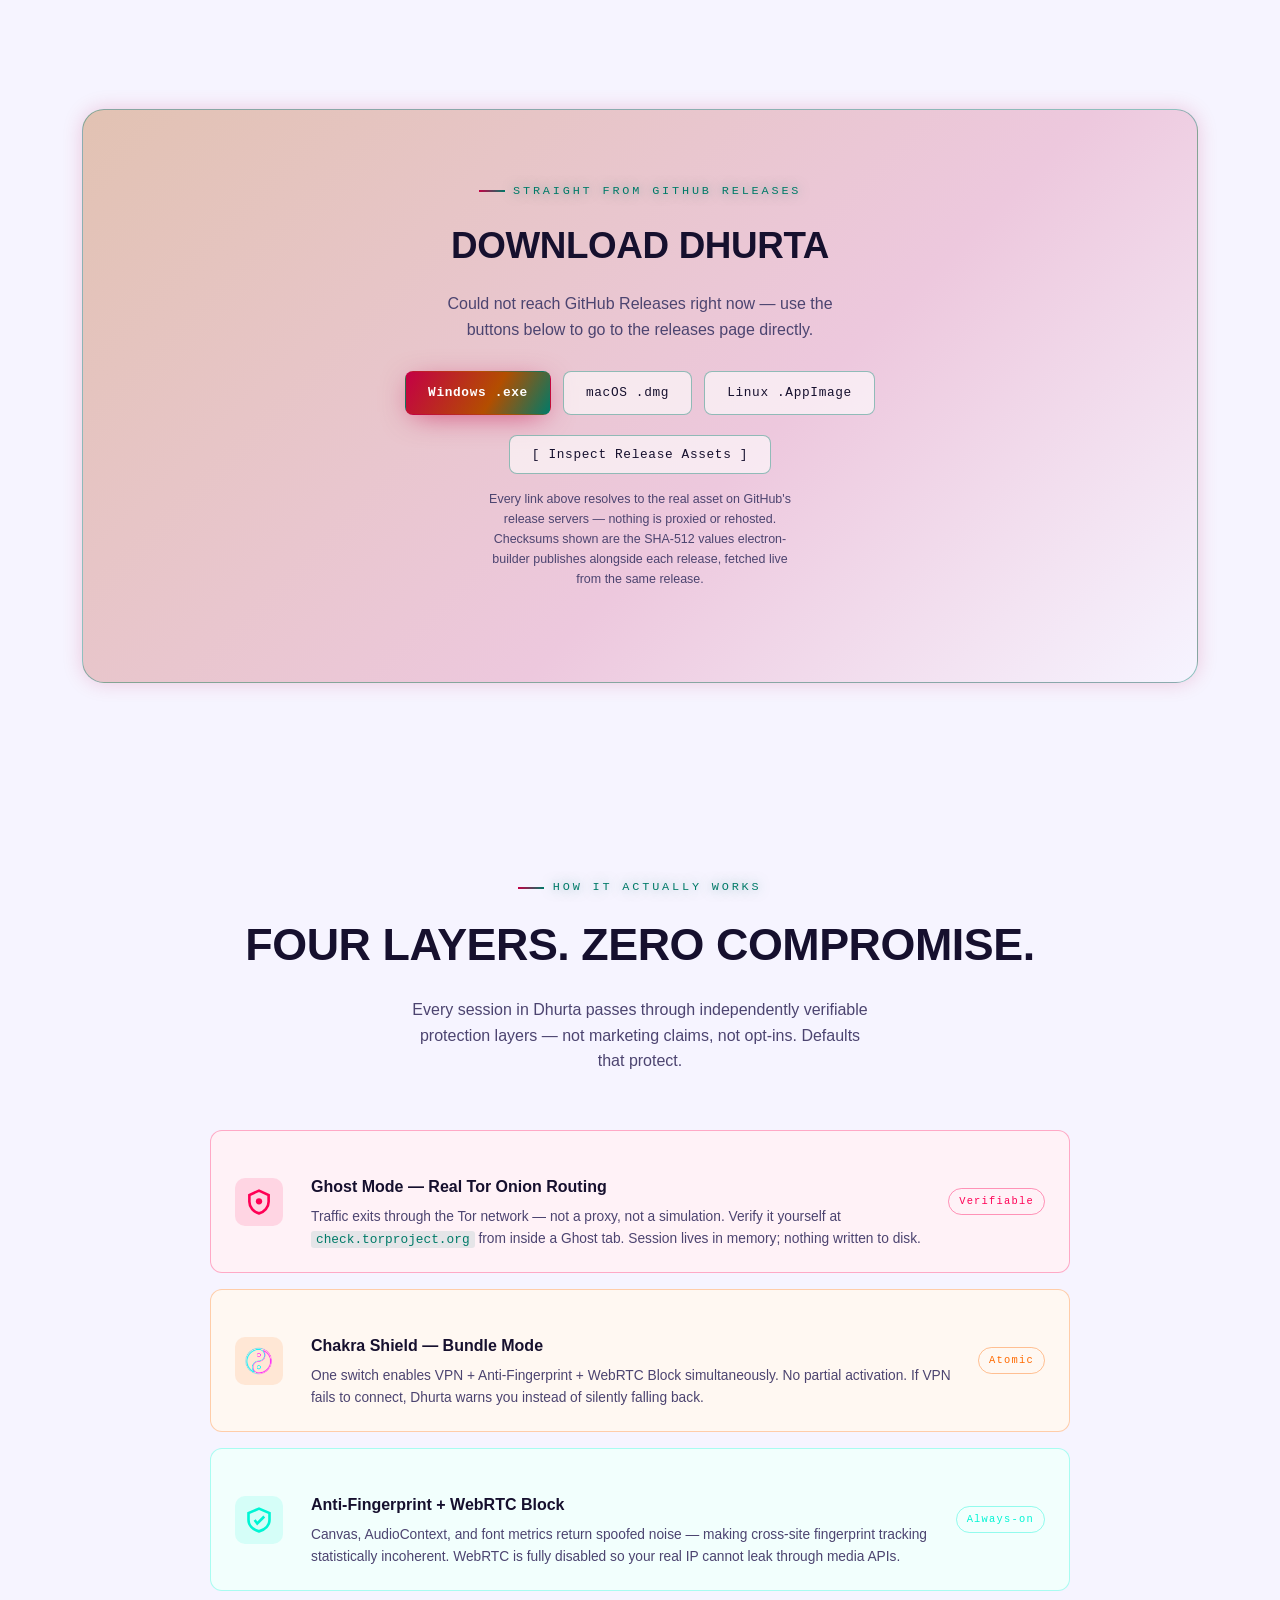
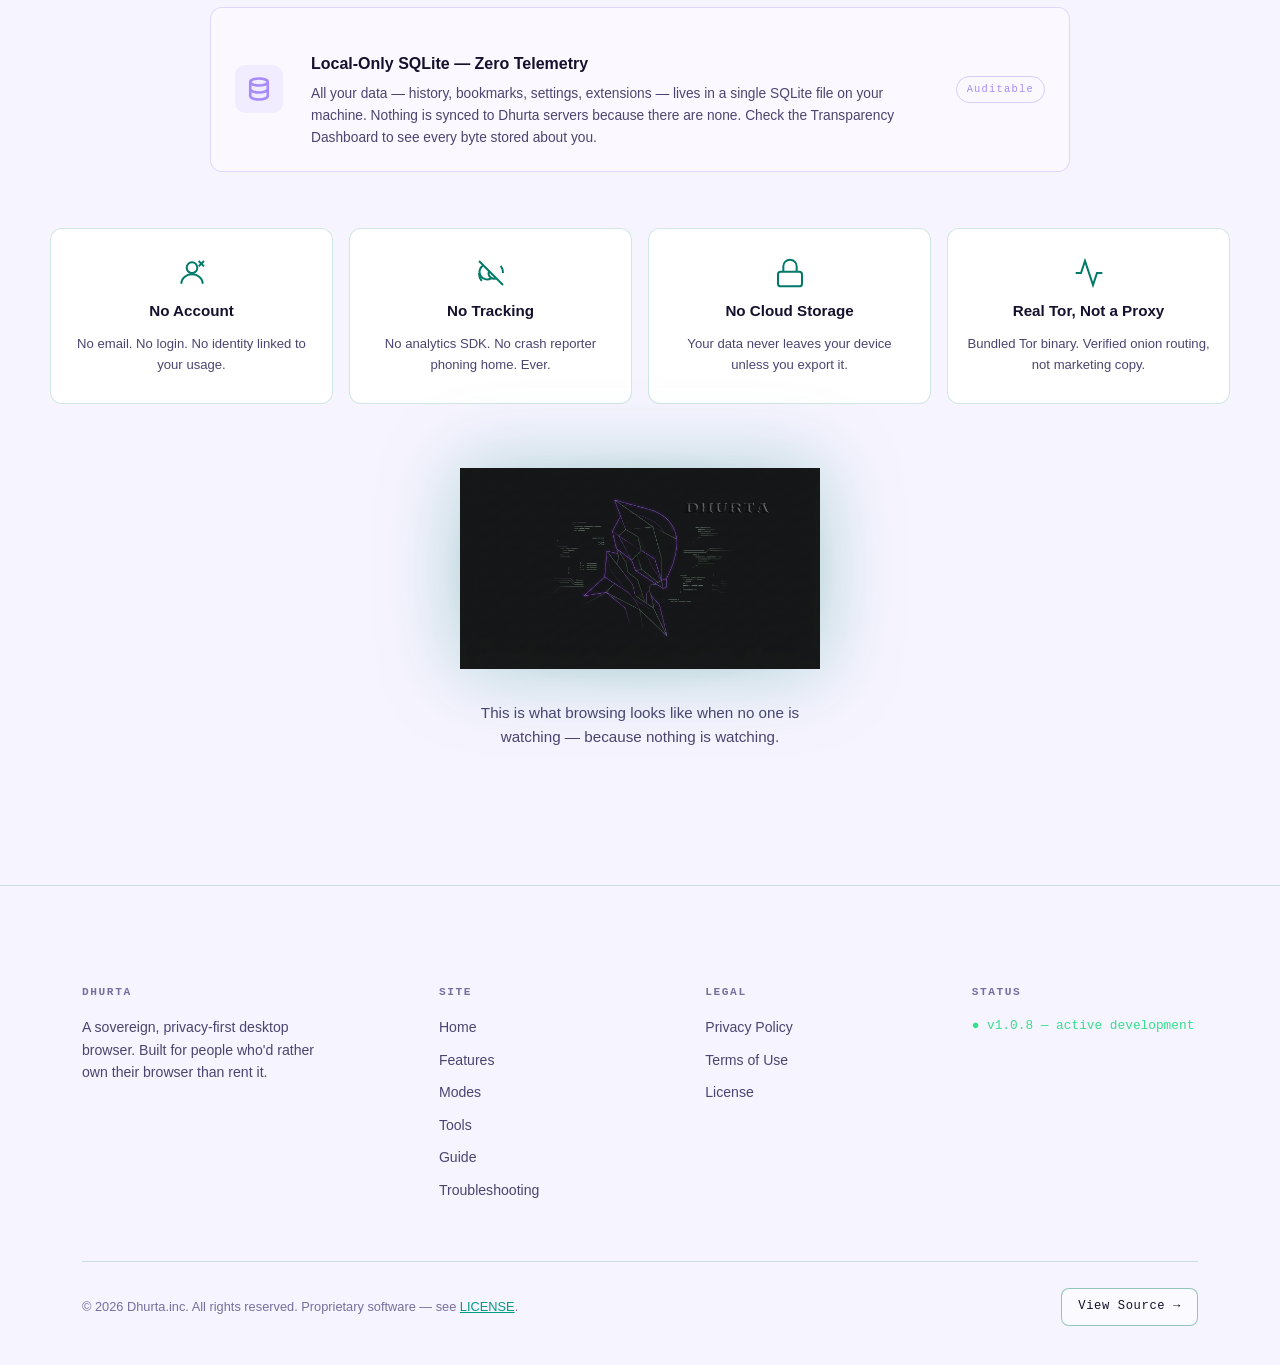
==== commit 4d14af7b: "fix: update all contact details to support@dhurta.com" ====
--- a/index.html
+++ b/index.html
@@ -457,7 +457,7 @@
     "@type": "Organization",
     "name": "Dhurta.inc",
     "url": "https://dhurta.in",
-    "email": "blackscont00@gmail.com"
+    "email": "support@dhurta.com"
   },
   "offers": {
     "@type": "Offer",
